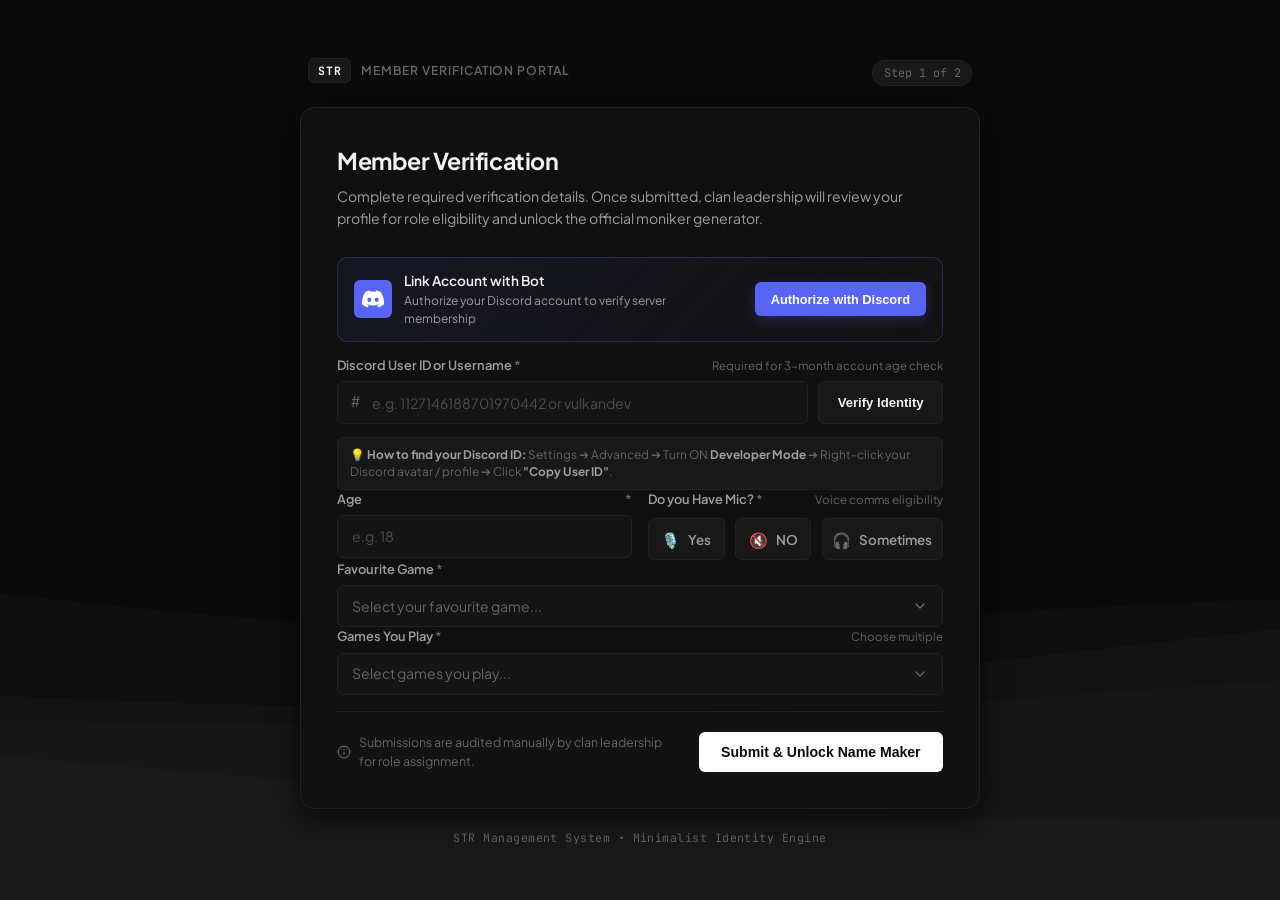
==== index.html @ ea7772dd "Restore OAuth account linking button and shift avatar/name UP onto banner like Discord" ====
<!DOCTYPE html>
<html lang="en">
<head>
  <meta charset="UTF-8" />
  <meta name="viewport" content="width=device-width, initial-scale=1.0" />
  <title>Clan Identity & Verification Portal</title>
  <link rel="preconnect" href="https://fonts.googleapis.com">
  <link rel="preconnect" href="https://fonts.gstatic.com" crossorigin>
  <link href="https://fonts.googleapis.com/css2?family=Plus+Jakarta+Sans:wght@400;500;600;700&family=JetBrains+Mono:wght@400;500;600&display=swap" rel="stylesheet">
  <link rel="stylesheet" href="styles.css" />
</head>
<body>
  <!-- Animated Matte Fluid Background -->
  <canvas id="fluidCanvas"></canvas>

  <div class="app-container">
    <!-- Header -->
    <header class="header">
      <div class="header-brand">
        <span class="brand-badge">STR</span>
        <span class="brand-tag">MEMBER VERIFICATION PORTAL</span>
      </div>
      <div class="header-status">
        <span class="status-pill" id="stepPill">Step 1 of 2</span>
      </div>
    </header>

    <!-- Main Card -->
    <main class="main-card">
      <div class="card-header">
        <h1 class="title" id="pageTitle">Member Verification</h1>
        <p class="subtitle" id="pageSubtitle">Complete required verification details. Once submitted, clan leadership will review your profile for role eligibility and unlock the official moniker generator.</p>
      </div>

      <!-- STEP 1: Verification Intake Form -->
      <section id="stepVerification" class="flow-step">
        <form id="verificationForm" novalidate>
          <!-- OAuth Authorization Box (Link Account with Bot) -->
          <div class="oauth-auth-box">
            <div class="oauth-auth-info">
              <div class="oauth-icon">
                <svg width="22" height="22" viewBox="0 0 24 24" fill="currentColor">
                  <path d="M20.317 4.37a19.791 19.791 0 0 0-4.885-1.515.074.074 0 0 0-.079.037c-.21.375-.444.864-.608 1.25a18.27 18.27 0 0 0-5.487 0 12.64 12.64 0 0 0-.617-1.25.077.077 0 0 0-.079-.037A19.736 19.736 0 0 0 3.677 4.37a.07.07 0 0 0-.032.027C.533 9.046-.32 13.58.099 18.057a.082.082 0 0 0 .031.057 19.9 19.9 0 0 0 5.993 3.03.078.078 0 0 0 .084-.028c.462-.63.874-1.295 1.226-1.994.021-.041.001-.09-.041-.106a13.107 13.107 0 0 1-1.872-.892.077.077 0 0 1-.008-.128 10.2 10.2 0 0 0 .372-.292.074.074 0 0 1 .077-.01c3.928 1.793 8.18 1.793 12.061 0a.074.074 0 0 1 .078.01c.12.098.246.198.373.292a.077.077 0 0 1-.006.127 12.299 12.299 0 0 1-1.873.893.077.077 0 0 0-.041.107c.36.698.772 1.362 1.225 1.993a.076.076 0 0 0 .084.028 19.839 19.839 0 0 0 6.002-3.03.077.077 0 0 0 .032-.054c.5-5.177-.838-9.674-3.549-13.66a.061.061 0 0 0-.031-.028zM8.02 15.33c-1.183 0-2.157-1.085-2.157-2.419 0-1.333.956-2.419 2.157-2.419 1.21 0 2.176 1.096 2.157 2.42 0 1.333-.956 2.418-2.157 2.418zm7.975 0c-1.183 0-2.157-1.085-2.157-2.419 0-1.333.955-2.419 2.157-2.419 1.21 0 2.176 1.096 2.157 2.42 0 1.333-.946 2.418-2.157 2.418z"/>
                </svg>
              </div>
              <div class="oauth-text">
                <span class="oauth-title">Link Account with Bot</span>
                <span class="oauth-desc">Authorize your Discord account to verify server membership</span>
              </div>
            </div>
            <button type="button" id="discordOAuthBtn" class="btn-discord-oauth">
              <span>Authorize with Discord</span>
            </button>
          </div>

          <!-- Discord ID Verification & Legitimacy Gate -->
          <div class="form-group discord-verify-group">
            <label for="discordUserId">
              <span class="label-text">Discord User ID or Username <span class="req">*</span></span>
              <span class="label-hint">Required for 3-month account age check</span>
            </label>
            <div class="discord-input-row">
              <div class="discord-input-wrapper">
                <span class="discord-prefix">#</span>
                <input 
                  type="text" 
                  id="discordUserId" 
                  name="discordUserId" 
                  placeholder="e.g. 1127146188701970442 or vulkandev" 
                  required 
                  autocomplete="off"
                  maxlength="32"
                />
              </div>
              <button type="button" id="verifyDiscordBtn" class="btn-verify-discord">
                <span class="btn-text">Verify Identity</span>
                <span class="btn-loader hidden"></span>
              </button>
            </div>
            <div class="id-helper-box">
              <span class="id-helper-text">💡 <strong>How to find your Discord ID:</strong> Settings ➔ Advanced ➔ Turn ON <strong>Developer Mode</strong> ➔ Right-click your Discord avatar / profile ➔ Click <strong>"Copy User ID"</strong>.</span>
            </div>
            <input type="hidden" id="discordUsername" name="discordUsername" required />
            <input type="hidden" id="discordAuthToken" name="discordAuthToken" />
          </div>

          <!-- Dynamic Discord Profile Card Preview Container -->
          <div id="discordProfileCard" class="discord-profile-card hidden">
            <div class="dcard-banner" id="dcardBanner"></div>
            <div class="dcard-body">
              <div class="dcard-avatar-wrapper">
                <img id="dcardAvatar" class="dcard-avatar" src="" alt="Avatar" />
                <img id="dcardDecoration" class="dcard-decoration hidden" src="" alt="Decoration" />
                <div class="dcard-status-dot online"></div>
              </div>
              <div class="dcard-info">
                <div class="dcard-names">
                  <div class="dcard-names-row">
                    <span id="dcardDisplayName" class="dcard-display-name">Username</span>
                    <span id="dcardPronouns" class="dcard-pronouns hidden"></span>
                  </div>
                  <span id="dcardUsername" class="dcard-username">@username</span>
                </div>
                <div id="dcardPublicBadges" class="dcard-public-badges"></div>
                <div class="dcard-badges-row">
                  <div id="dcardAgeBadge" class="dcard-badge age-badge">
                    <span class="badge-icon">⏳</span>
                    <span id="dcardAgeText" class="badge-text">Calculating...</span>
                  </div>
                  <div id="dcardLegitBadge" class="dcard-badge legit-badge">
                    <span id="dcardLegitIcon" class="badge-icon">🛡️</span>
                    <span id="dcardLegitText" class="badge-text">3+ Months Required</span>
                  </div>
                </div>
              </div>
            </div>
            <div class="dcard-footer">
              <div class="dcard-created-info">
                <span class="footer-label">Account Created:</span>
                <span id="dcardCreatedDate" class="footer-value">-</span>
              </div>
              <div id="dcardEligibilityStatus" class="dcard-eligibility eligible">
                <span class="status-indicator"></span>
                <span id="dcardStatusText">Account Confirmed</span>
              </div>
            </div>
          </div>

          <div class="form-grid-2">
            <div class="form-group">
              <label for="age">Age <span class="req">*</span></label>
              <input 
                type="number" 
                id="age" 
                name="age" 
                min="10" 
                max="99" 
                placeholder="e.g. 18" 
                required 
              />
            </div>

            <!-- Microphone Availability Question -->
            <div class="form-group" id="micWrapper">
              <label>
                <span class="label-text">Do you Have Mic? <span class="req">*</span></span>
                <span class="label-hint">Voice comms eligibility</span>
              </label>
              <div class="mic-options-grid">
                <button type="button" class="mic-option" data-value="Yes">
                  <span class="mic-icon">🎙️</span>
                  <span class="mic-text">Yes</span>
                </button>
                <button type="button" class="mic-option" data-value="NO">
                  <span class="mic-icon">🔇</span>
                  <span class="mic-text">NO</span>
                </button>
                <button type="button" class="mic-option" data-value="Sometimes">
                  <span class="mic-icon">🎧</span>
                  <span class="mic-text">Sometimes</span>
                </button>
              </div>
              <input type="hidden" id="hasMic" name="hasMic" required />
            </div>
          </div>

          <!-- Favourite Game Dropdown -->
          <div class="form-group custom-select-wrapper" id="favGameWrapper">
            <label>
              <span class="label-text">Favourite Game <span class="req">*</span></span>
            </label>
            <div class="custom-select-trigger" id="favGameTrigger" tabindex="0">
              <div class="trigger-selected" id="favGameSelectedDisplay">
                <span class="placeholder-text">Select your favourite game...</span>
              </div>
              <svg class="chevron-icon" width="16" height="16" viewBox="0 0 24 24" fill="none" stroke="currentColor" stroke-width="2" stroke-linecap="round" stroke-linejoin="round">
                <polyline points="6 9 12 15 18 9"></polyline>
              </svg>
            </div>
            <input type="hidden" id="favouriteGame" name="favouriteGame" required />
            
            <div class="custom-dropdown hidden" id="favGameDropdown">
              <div class="dropdown-search-box">
                <svg width="14" height="14" viewBox="0 0 24 24" fill="none" stroke="currentColor" stroke-width="2" stroke-linecap="round" stroke-linejoin="round">
                  <circle cx="11" cy="11" r="8"></circle>
                  <line x1="21" y1="21" x2="16.65" y2="16.65"></line>
                </svg>
                <input type="text" id="favGameSearch" placeholder="Search games..." autocomplete="off" />
              </div>
              <div class="dropdown-list" id="favGameList" role="listbox"></div>
              <div class="custom-input-other hidden" id="favGameOtherContainer">
                <input type="text" id="favGameOtherInput" placeholder="Type custom game title..." />
              </div>
            </div>
          </div>

          <!-- Games You Play Multi-Select Dropdown -->
          <div class="form-group custom-select-wrapper" id="gamesPlayedWrapper">
            <label>
              <span class="label-text">Games You Play <span class="req">*</span></span>
              <span class="label-hint">Choose multiple</span>
            </label>
            <div class="multi-select-trigger" id="gamesPlayedTrigger" tabindex="0">
              <div class="chips-container" id="gamesPlayedChips">
                <span class="placeholder-text" id="gamesPlayedPlaceholder">Select games you play...</span>
              </div>
              <svg class="chevron-icon" width="16" height="16" viewBox="0 0 24 24" fill="none" stroke="currentColor" stroke-width="2" stroke-linecap="round" stroke-linejoin="round">
                <polyline points="6 9 12 15 18 9"></polyline>
              </svg>
            </div>
            <input type="hidden" id="gamesPlayed" name="gamesPlayed" required />

            <div class="custom-dropdown hidden" id="gamesPlayedDropdown">
              <div class="dropdown-search-box">
                <svg width="14" height="14" viewBox="0 0 24 24" fill="none" stroke="currentColor" stroke-width="2" stroke-linecap="round" stroke-linejoin="round">
                  <circle cx="11" cy="11" r="8"></circle>
                  <line x1="21" y1="21" x2="16.65" y2="16.65"></line>
                </svg>
                <input type="text" id="gamesPlayedSearch" placeholder="Search games..." autocomplete="off" />
              </div>
              <div class="dropdown-list" id="gamesPlayedList" role="listbox"></div>
              <div class="custom-input-other" id="gamesPlayedOtherContainer">
                <div class="input-with-action">
                  <input type="text" id="gamesPlayedOtherInput" placeholder="Add custom game..." />
                  <button type="button" id="addCustomGameBtn" class="btn-secondary-sm">+ Add</button>
                </div>
              </div>
            </div>
          </div>

          <div id="statusAlert" class="status-alert hidden" role="alert"></div>

          <div class="card-footer">
            <div class="footer-note">
              <svg width="14" height="14" viewBox="0 0 24 24" fill="none" stroke="currentColor" stroke-width="2" stroke-linecap="round" stroke-linejoin="round">
                <circle cx="12" cy="12" r="10"></circle>
                <line x1="12" y1="16" x2="12" y2="12"></line>
                <line x1="12" y1="8" x2="12.01" y2="8"></line>
              </svg>
              <span>Submissions are audited manually by clan leadership for role assignment.</span>
            </div>

            <button type="submit" id="submitBtn" class="btn-primary">
              <span class="btn-text">Submit & Unlock Name Maker</span>
              <span class="btn-loader hidden"></span>
            </button>
          </div>
        </form>
      </section>

      <!-- STEP 2: Name Maker (Unlocked only after Step 1) -->
      <section id="stepNameMaker" class="flow-step hidden">
        <div class="success-banner">
          <div class="success-icon">✓</div>
          <div class="success-text">
            <strong>Verification Info Transmitted</strong>
            <span>Your application is under review by clan leadership. You may now generate your official clan moniker.</span>
          </div>
        </div>

        <div class="section-block">
          <div class="generator-grid">
            <div class="form-group">
              <label for="clanNameInput">
                1. Type Desired Clan Name <span class="req">*</span>
                <span class="label-hint">e.g. "strikers" or "dark wave"</span>
              </label>
              <input 
                type="text" 
                id="clanNameInput" 
                name="clanNameInput" 
                placeholder="Type your clan name here..." 
                autocomplete="off"
                maxlength="24"
              />
            </div>

            <div class="form-group output-group">
              <label>Generated Clan Moniker Preview</label>
              <div class="output-container">
                <div class="formatted-output" id="formattedOutput" aria-live="polite">
                  <span class="placeholder-text">Type your name above to see live preview</span>
                </div>
                <button type="button" id="copyBtn" class="btn-copy" title="Copy to clipboard" disabled>
                  <svg id="copyIcon" width="16" height="16" viewBox="0 0 24 24" fill="none" stroke="currentColor" stroke-width="2" stroke-linecap="round" stroke-linejoin="round">
                    <rect x="9" y="9" width="13" height="13" rx="2" ry="2"></rect>
                    <path d="M5 15H4a2 2 0 0 1-2-2V4a2 2 0 0 1 2-2h9a2 2 0 0 1 2 2v1"></path>
                  </svg>
                  <span id="copyBtnText">Copy</span>
                </button>
              </div>
            </div>
          </div>

          <!-- Moniker Typography Variant Selection -->
          <div class="form-group style-picker-group" style="margin-top: 1.5rem;">
            <label>
              <span class="label-text">2. Choose Typography Variant <span class="req">*</span></span>
              <span class="label-hint">Select a font variant below to change style live</span>
            </label>
            <div class="style-cards-grid" style="grid-template-columns: repeat(auto-fit, minmax(200px, 1fr));">
              <div class="style-option active" data-style="small_caps" id="styleOptSmall" role="button" tabindex="0" aria-label="Variant 1: Small Caps">
                <div class="style-option-radio">
                  <span class="radio-dot"></span>
                </div>
                <div class="style-option-content">
                  <div class="style-option-header">
                    <span class="style-title">Variant 1</span>
                    <span class="style-badge">Small Caps</span>
                  </div>
                  <div class="style-preview-text" id="previewSmallCaps">-͟͟͞ 𝐒𝐓𝐑 乂【sᴛʀɪᴋᴇʀs】</div>
                </div>
              </div>

              <div class="style-option" data-style="clean_bold" id="styleOptClean" role="button" tabindex="0" aria-label="Variant 2: Clean Spaced">
                <div class="style-option-radio">
                  <span class="radio-dot"></span>
                </div>
                <div class="style-option-content">
                  <div class="style-option-header">
                    <span class="style-title">Variant 2</span>
                    <span class="style-badge">Clean Spaced</span>
                  </div>
                  <div class="style-preview-text" id="previewCleanBold">-͟͟͞ 𝐒𝐓𝐑 乂【𝗦 𝗧 𝗥 𝗜 𝗞 𝗘 𝗥 𝗦】</div>
                </div>
              </div>
            </div>
          </div>

          <div style="margin-top: 1.5rem; text-align: center;">
            <button type="button" id="generateNameBtn" class="btn-primary" style="padding: 0.8rem 2rem; font-size: 1rem;">
              Confirm & Lock Moniker
            </button>
          </div>
        </div>

        <div id="monikerAlert" class="status-alert hidden" role="alert"></div>

        <!-- Lockout Notice (Appears after generating) -->
        <div id="lockoutNotice" class="lockout-notice hidden">
          <div class="lockout-header">
            <svg width="16" height="16" viewBox="0 0 24 24" fill="none" stroke="currentColor" stroke-width="2" stroke-linecap="round" stroke-linejoin="round">
              <rect x="3" y="11" width="18" height="11" rx="2" ry="2"></rect>
              <path d="M7 11V7a5 5 0 0 1 10 0v4"></path>
            </svg>
            <strong>Moniker Permanently Locked</strong>
          </div>
          <p>Your official moniker has been recorded with clan leadership. Under STR rules, names are locked to prevent duplicates. You can change it again in 30 days.</p>
        </div>

      </section>
    </main>

    <footer class="portal-footer">
      <span>STR Management System &bull; Minimalist Identity Engine</span>
    </footer>
  </div>

  <!-- Double Check Confirmation Modal (Root body child for proper viewport centering) -->
  <div id="confirmModal" class="modal-overlay hidden" role="dialog" aria-modal="true">
    <div class="modal-card">
      <div class="modal-badge">SECURITY NOTICE</div>
      <h3 class="modal-title">Double Check Your Username</h3>
      <p class="modal-desc">
        Double check your <strong>Username</strong> and <strong>Display Name</strong>. You can only change it in 30 days.
      </p>
      <div class="modal-info-box">
        <div class="modal-info-row">
          <span class="info-label">Discord Username:</span>
          <span class="info-val" id="modalConfirmUsername">@username</span>
        </div>
        <div class="modal-info-row">
          <span class="info-label">Chosen Moniker:</span>
          <span class="info-val mono" id="modalConfirmMoniker">-͟͟͞ 𝐒𝐓𝐑 乂【...】</span>
        </div>
      </div>
      <div class="modal-warning">
        <svg width="14" height="14" viewBox="0 0 24 24" fill="none" stroke="currentColor" stroke-width="2" stroke-linecap="round" stroke-linejoin="round">
          <circle cx="12" cy="12" r="10"></circle>
          <line x1="12" y1="8" x2="12" y2="12"></line>
          <line x1="12" y1="16" x2="12.01" y2="16"></line>
        </svg>
        <span>Double check your username and display name. You can change it in 30 days.</span>
      </div>
      <div class="modal-actions">
        <button type="button" id="cancelConfirmBtn" class="btn-ghost-sm">Go Back</button>
        <button type="button" id="proceedConfirmBtn" class="btn-primary-sm">
          <span>Confirm & Lock In</span>
          <span class="btn-loader-sec hidden"></span>
        </button>
      </div>
    </div>
  </div>

  <script src="config.js"></script>
  <script src="games.js"></script>
  <script src="fluid.js"></script>
  <script src="script.js"></script>
</body>
</html>
---- styles.css ----
/* ==========================================================================
   MATTE NEAR-BLACK MINIMAL PROFESSIONAL DESIGN SYSTEM
   100% Achromatic Neutral (R=G=B). Absolutely Zero Blue or Cyan Hue.
   ========================================================================== */

:root {
  --bg-primary: #0a0a0a;
  --bg-card: #121212;
  --bg-surface: #181818;
  --bg-input: #141414;
  --bg-hover: #202020;
  
  --border-subtle: #222222;
  --border-focus: #444444;
  --border-strong: #303030;

  --text-primary: #f2f2f2;
  --text-secondary: #9e9e9e;
  --text-muted: #666666;
  --text-inverse: #0a0a0a;

  --accent-primary: #ffffff;
  --accent-muted: #cccccc;
  
  --status-success: #34d399;
  --status-success-bg: #121714;
  --status-success-border: #1e3325;

  --status-error: #f87171;
  --status-error-bg: #1a1212;
  --status-error-border: #3b2020;

  --font-sans: 'Plus Jakarta Sans', -apple-system, BlinkMacSystemFont, "Segoe UI", Roboto, sans-serif;
  --font-mono: 'JetBrains Mono', SFMono-Regular, Menlo, Monaco, Consolas, monospace;

  --radius-sm: 6px;
  --radius-md: 10px;
  --radius-lg: 14px;

  --transition-fast: 0.15s ease;
}

*, *::before, *::after {
  box-sizing: border-box;
  margin: 0;
  padding: 0;
}

body {
  font-family: var(--font-sans);
  background-color: var(--bg-primary);
  color: var(--text-primary);
  line-height: 1.5;
  -webkit-font-smoothing: antialiased;
  -moz-osx-font-smoothing: grayscale;
  min-height: 100vh;
  width: 100%;
  display: flex;
  flex-direction: column;
  justify-content: center;
  align-items: center;
  padding: 2.5rem 1rem;
  margin: 0 auto;
}

/* Fluid Canvas Background */
#fluidCanvas {
  position: fixed;
  top: 0;
  left: 0;
  width: 100vw;
  height: 100vh;
  z-index: 0;
  pointer-events: none;
  background-color: #0a0a0a;
}

/* App Container */
.app-container {
  position: relative;
  z-index: 1;
  width: 100%;
  max-width: 680px;
  margin: 0 auto;
  display: flex;
  flex-direction: column;
  gap: 1.25rem;
}

/* Header */
.header {
  display: flex;
  align-items: center;
  justify-content: space-between;
  padding: 0.25rem 0.5rem;
}

.header-brand {
  display: flex;
  align-items: center;
  gap: 0.6rem;
}

.brand-badge {
  font-size: 0.72rem;
  font-family: var(--font-mono);
  font-weight: 700;
  letter-spacing: 0.08em;
  background-color: var(--bg-surface);
  color: var(--text-primary);
  border: 1px solid var(--border-subtle);
  padding: 0.2rem 0.55rem;
  border-radius: var(--radius-sm);
}

.brand-tag {
  font-size: 0.76rem;
  font-weight: 600;
  letter-spacing: 0.08em;
  color: var(--text-muted);
}

.status-pill {
  font-size: 0.74rem;
  font-family: var(--font-mono);
  color: var(--text-muted);
  border: 1px solid var(--border-subtle);
  background-color: var(--bg-surface);
  padding: 0.25rem 0.65rem;
  border-radius: 9999px;
  transition: all var(--transition-fast);
}

.status-pill.active {
  color: var(--status-success);
  border-color: var(--status-success-border);
  background-color: var(--status-success-bg);
}

/* Main Card */
.main-card {
  background-color: rgba(18, 18, 18, 0.85);
  backdrop-filter: blur(16px);
  -webkit-backdrop-filter: blur(16px);
  border: 1px solid var(--border-subtle);
  border-radius: var(--radius-lg);
  padding: 2.25rem;
  box-shadow: 0 10px 30px rgba(0, 0, 0, 0.6);
}

.card-header {
  margin-bottom: 1.75rem;
}

.title {
  font-size: 1.45rem;
  font-weight: 700;
  color: var(--text-primary);
  letter-spacing: -0.02em;
  margin-bottom: 0.45rem;
}

.subtitle {
  font-size: 0.88rem;
  color: var(--text-secondary);
  line-height: 1.5;
}

/* Steps Flow */
.flow-step {
  display: flex;
  flex-direction: column;
  gap: 1.25rem;
}

.flow-step.hidden {
  display: none !important;
}

/* Success Banner */
.success-banner {
  display: flex;
  align-items: flex-start;
  gap: 0.85rem;
  background-color: var(--status-success-bg);
  border: 1px solid var(--status-success-border);
  border-radius: var(--radius-md);
  padding: 1rem 1.15rem;
  margin-bottom: 0.5rem;
}

.success-icon {
  width: 22px;
  height: 22px;
  border-radius: 50%;
  background-color: var(--status-success);
  color: var(--bg-primary);
  display: flex;
  align-items: center;
  justify-content: center;
  font-size: 0.8rem;
  font-weight: 700;
  flex-shrink: 0;
  margin-top: 1px;
}

.success-text {
  display: flex;
  flex-direction: column;
  gap: 0.2rem;
  font-size: 0.84rem;
}

.success-text strong {
  color: var(--text-primary);
  font-weight: 600;
}

.success-text span {
  color: var(--text-secondary);
  line-height: 1.4;
}

/* Form Layout */
.form-grid-2 {
  display: grid;
  grid-template-columns: 1fr 1fr;
  gap: 1rem;
}

.form-group {
  display: flex;
  flex-direction: column;
  gap: 0.4rem;
}

label {
  font-size: 0.8rem;
  font-weight: 600;
  color: var(--text-secondary);
  display: flex;
  align-items: center;
  justify-content: space-between;
}

.label-hint {
  font-size: 0.72rem;
  font-weight: 400;
  color: var(--text-muted);
}

.req {
  color: var(--text-muted);
}

input[type="text"],
input[type="number"] {
  width: 100%;
  background-color: var(--bg-input);
  border: 1px solid var(--border-subtle);
  border-radius: var(--radius-sm);
  color: var(--text-primary);
  font-family: inherit;
  font-size: 0.88rem;
  padding: 0.7rem 0.85rem;
  outline: none;
  transition: border-color var(--transition-fast), background-color var(--transition-fast);
}

input[type="text"]:focus,
input[type="number"]:focus {
  border-color: var(--border-focus);
  background-color: var(--bg-surface);
}

input::placeholder {
  color: var(--text-muted);
  opacity: 0.7;
}

/* Microphone Option Buttons */
.mic-options-grid {
  display: grid;
  grid-template-columns: repeat(3, 1fr);
  gap: 0.65rem;
  margin-top: 0.2rem;
}

.mic-option {
  background-color: var(--bg-surface);
  border: 1px solid var(--border-subtle);
  border-radius: var(--radius-sm);
  padding: 0.7rem 0.6rem;
  cursor: pointer;
  display: flex;
  align-items: center;
  justify-content: center;
  gap: 0.5rem;
  font-family: var(--font-sans);
  font-size: 0.84rem;
  font-weight: 600;
  color: var(--text-secondary);
  transition: all var(--transition-fast);
  user-select: none;
}

.mic-option:hover {
  background-color: var(--bg-hover);
  border-color: var(--border-strong);
  color: var(--text-primary);
}

.mic-option:focus-visible {
  outline: 2px solid var(--text-primary);
  outline-offset: 1px;
}

.mic-option.active {
  background-color: #1a1a1a;
  border-color: #4a4a4a;
  color: var(--text-primary);
  box-shadow: 0 0 0 1px #4a4a4a, 0 4px 12px rgba(0, 0, 0, 0.35);
}

.mic-option .mic-icon {
  font-size: 0.95rem;
  line-height: 1;
}

@media (max-width: 480px) {
  .mic-options-grid {
    gap: 0.45rem;
  }
  .mic-option {
    padding: 0.65rem 0.35rem;
    font-size: 0.78rem;
    gap: 0.35rem;
  }
}

/* Custom Dropdown & Select System */
.custom-select-wrapper {
  position: relative;
}

.custom-select-trigger,
.multi-select-trigger {
  width: 100%;
  min-height: 42px;
  background-color: var(--bg-input);
  border: 1px solid var(--border-subtle);
  border-radius: var(--radius-sm);
  color: var(--text-primary);
  font-size: 0.88rem;
  padding: 0.5rem 0.85rem;
  display: flex;
  align-items: center;
  justify-content: space-between;
  cursor: pointer;
  user-select: none;
  transition: border-color var(--transition-fast), background-color var(--transition-fast);
}

.custom-select-trigger:focus,
.custom-select-trigger.active,
.multi-select-trigger:focus,
.multi-select-trigger.active {
  border-color: var(--border-focus);
  background-color: var(--bg-surface);
  outline: none;
}

.trigger-selected {
  display: flex;
  align-items: center;
  gap: 0.65rem;
  overflow: hidden;
  text-overflow: ellipsis;
  white-space: nowrap;
}

.selected-game-logo {
  width: 18px;
  height: 18px;
  object-fit: contain;
  flex-shrink: 0;
  border-radius: 3px;
}

.chevron-icon {
  color: var(--text-muted);
  flex-shrink: 0;
  transition: transform var(--transition-fast);
}

.custom-select-trigger.active .chevron-icon,
.multi-select-trigger.active .chevron-icon {
  transform: rotate(180deg);
}

/* Chips in Multi-select */
.chips-container {
  display: flex;
  flex-wrap: wrap;
  align-items: center;
  gap: 0.4rem;
  flex: 1;
  min-height: 24px;
}

.game-chip {
  display: inline-flex;
  align-items: center;
  gap: 0.45rem;
  background-color: var(--bg-surface);
  border: 1px solid var(--border-strong);
  color: var(--text-primary);
  font-size: 0.76rem;
  font-weight: 500;
  padding: 0.2rem 0.5rem;
  border-radius: var(--radius-sm);
}

.chip-logo {
  width: 14px;
  height: 14px;
  object-fit: contain;
  border-radius: 2px;
}

.chip-remove {
  background: none;
  border: none;
  color: var(--text-muted);
  cursor: pointer;
  padding: 0;
  margin-left: 0.15rem;
  font-size: 0.85rem;
  line-height: 1;
  display: flex;
  align-items: center;
  justify-content: center;
  transition: color var(--transition-fast);
}

.chip-remove:hover {
  color: var(--status-error);
}

/* Dropdown Menu Panel */
.custom-dropdown {
  position: absolute;
  top: calc(100% + 6px);
  left: 0;
  right: 0;
  z-index: 50;
  background-color: #141414;
  border: 1px solid var(--border-strong);
  border-radius: var(--radius-md);
  box-shadow: 0 12px 32px rgba(0, 0, 0, 0.7);
  display: flex;
  flex-direction: column;
  max-height: 280px;
  overflow: hidden;
  animation: dropdownFadeIn 0.15s ease;
}

.custom-dropdown.hidden {
  display: none !important;
}

@keyframes dropdownFadeIn {
  from { opacity: 0; transform: translateY(-4px); }
  to { opacity: 1; transform: translateY(0); }
}

.dropdown-search-box {
  display: flex;
  align-items: center;
  gap: 0.5rem;
  padding: 0.65rem 0.85rem;
  border-bottom: 1px solid var(--border-subtle);
  background-color: #111111;
}

.dropdown-search-box svg {
  color: var(--text-muted);
  flex-shrink: 0;
}

.dropdown-search-box input {
  background: transparent;
  border: none;
  color: var(--text-primary);
  font-size: 0.84rem;
  outline: none;
  width: 100%;
}

.dropdown-search-box input::placeholder {
  color: var(--text-muted);
}

.dropdown-list {
  overflow-y: auto;
  padding: 0.35rem;
  display: flex;
  flex-direction: column;
  gap: 0.2rem;
  max-height: 190px;
}

.dropdown-list::-webkit-scrollbar {
  width: 5px;
}

.dropdown-list::-webkit-scrollbar-thumb {
  background: var(--border-strong);
  border-radius: 4px;
}

.dropdown-item {
  display: flex;
  align-items: center;
  justify-content: space-between;
  padding: 0.5rem 0.65rem;
  border-radius: var(--radius-sm);
  color: var(--text-primary);
  font-size: 0.84rem;
  cursor: pointer;
  transition: background-color var(--transition-fast);
}

.dropdown-item:hover,
.dropdown-item.focused {
  background-color: var(--bg-hover);
}

.dropdown-item.selected {
  background-color: #1a1a1a;
  color: var(--accent-primary);
}

.item-left {
  display: flex;
  align-items: center;
  gap: 0.65rem;
}

.item-logo {
  width: 18px;
  height: 18px;
  object-fit: contain;
  border-radius: 3px;
  flex-shrink: 0;
}

.item-check {
  color: var(--status-success);
  font-size: 0.85rem;
  font-weight: 700;
}

/* Custom Other Input */
.custom-input-other {
  padding: 0.5rem 0.75rem;
  border-top: 1px solid var(--border-subtle);
  background-color: #111111;
}

.custom-input-other.hidden {
  display: none !important;
}

.btn-secondary-sm {
  background-color: var(--bg-surface);
  color: var(--text-primary);
  border: 1px solid var(--border-subtle);
  border-radius: var(--radius-sm);
  padding: 0.45rem 0.75rem;
  font-size: 0.76rem;
  font-weight: 600;
  cursor: pointer;
  white-space: nowrap;
  transition: all var(--transition-fast);
}

.btn-secondary-sm:hover {
  background-color: var(--bg-hover);
  border-color: var(--border-strong);
}

/* Generator Section */
.section-block {
  display: flex;
  flex-direction: column;
  gap: 1.25rem;
}

/* Moniker Typography Variant Selection */
.style-picker-group {
  margin-bottom: 0.25rem;
}

.style-cards-grid {
  display: grid;
  grid-template-columns: 1fr 1fr;
  gap: 0.75rem;
  margin-top: 0.4rem;
}

@media (max-width: 540px) {
  .style-cards-grid {
    grid-template-columns: 1fr;
  }
}

.style-option {
  background-color: var(--bg-surface);
  border: 1px solid var(--border-subtle);
  border-radius: var(--radius-sm);
  padding: 0.85rem 1rem;
  cursor: pointer;
  display: flex;
  align-items: flex-start;
  gap: 0.75rem;
  transition: all var(--transition-fast);
  user-select: none;
  text-align: left;
  position: relative;
}

.style-option:hover:not(.disabled) {
  background-color: var(--bg-hover);
  border-color: var(--border-strong);
}

.style-option:focus-visible {
  outline: 2px solid var(--text-primary);
  outline-offset: 1px;
}

.style-option.active {
  background-color: #1a1a1a;
  border-color: #4a4a4a;
  box-shadow: 0 0 0 1px #4a4a4a, 0 4px 12px rgba(0, 0, 0, 0.4);
}

.style-option.disabled {
  opacity: 0.45;
  cursor: not-allowed;
  pointer-events: none;
}

.style-option-radio {
  margin-top: 2px;
  width: 16px;
  height: 16px;
  border-radius: 50%;
  border: 1.5px solid var(--border-strong);
  display: flex;
  align-items: center;
  justify-content: center;
  flex-shrink: 0;
  transition: all var(--transition-fast);
}

.style-option.active .style-option-radio {
  border-color: var(--text-primary);
}

.style-option.active .radio-dot {
  width: 8px;
  height: 8px;
  border-radius: 50%;
  background-color: var(--text-primary);
}

.style-option-content {
  display: flex;
  flex-direction: column;
  gap: 0.35rem;
  min-width: 0;
  flex: 1;
}

.style-option-header {
  display: flex;
  align-items: center;
  justify-content: space-between;
  gap: 0.5rem;
}

.style-title {
  font-size: 0.82rem;
  font-weight: 600;
  color: var(--text-primary);
}

.style-badge {
  font-size: 0.65rem;
  font-family: var(--font-mono);
  font-weight: 600;
  letter-spacing: 0.04em;
  background-color: var(--bg-card);
  color: var(--text-muted);
  border: 1px solid var(--border-subtle);
  border-radius: 3px;
  padding: 0.1rem 0.4rem;
  text-transform: uppercase;
}

.style-option.active .style-badge {
  color: var(--text-secondary);
  border-color: var(--border-strong);
}

.style-preview-text {
  font-family: var(--font-mono);
  font-size: 0.85rem;
  color: var(--text-secondary);
  white-space: nowrap;
  overflow: hidden;
  text-overflow: ellipsis;
  padding: 0.2rem 0;
}

.style-option.active .style-preview-text {
  color: var(--accent-primary);
  font-weight: 600;
}

.generator-grid {
  display: grid;
  grid-template-columns: 1fr 1fr;
  gap: 1rem;
}

.output-group {
  min-width: 0;
}

.output-container {
  display: flex;
  align-items: center;
  background-color: var(--bg-surface);
  border: 1px solid var(--border-strong);
  border-radius: var(--radius-sm);
  padding: 0.35rem 0.4rem 0.35rem 0.85rem;
  min-height: 42px;
  gap: 0.5rem;
}

.formatted-output {
  flex: 1;
  font-family: var(--font-mono);
  font-size: 0.88rem;
  font-weight: 500;
  color: var(--accent-primary);
  white-space: nowrap;
  overflow-x: auto;
  scrollbar-width: none;
}

.formatted-output::-webkit-scrollbar {
  display: none;
}

.placeholder-text {
  color: var(--text-muted);
  font-weight: 400;
}

.btn-copy {
  background-color: var(--bg-card);
  color: var(--text-secondary);
  border: 1px solid var(--border-subtle);
  border-radius: 4px;
  padding: 0.4rem 0.65rem;
  font-size: 0.75rem;
  font-weight: 600;
  cursor: pointer;
  display: flex;
  align-items: center;
  gap: 0.35rem;
  flex-shrink: 0;
  transition: all var(--transition-fast);
}

.btn-copy:hover:not(:disabled) {
  background-color: var(--bg-hover);
  color: var(--text-primary);
  border-color: var(--border-strong);
}

.btn-copy:disabled {
  opacity: 0.4;
  cursor: not-allowed;
}

.btn-copy.copied {
  background-color: var(--status-success-bg);
  border-color: var(--status-success-border);
  color: var(--status-success);
}

.btn-primary-sm {
  background-color: var(--accent-primary);
  color: var(--text-inverse);
  border: none;
  border-radius: var(--radius-sm);
  padding: 0.55rem 1rem;
  font-size: 0.8rem;
  font-weight: 600;
  cursor: pointer;
  display: inline-flex;
  align-items: center;
  justify-content: center;
  gap: 0.45rem;
  transition: opacity var(--transition-fast);
  white-space: nowrap;
}

.btn-primary-sm:hover:not(:disabled) {
  opacity: 0.9;
}

.btn-primary-sm:disabled {
  opacity: 0.4;
  cursor: not-allowed;
}

/* Lockout Notice */
.lockout-notice {
  margin-top: 1.25rem;
  background-color: var(--bg-surface);
  border: 1px solid var(--border-strong);
  border-radius: var(--radius-md);
  padding: 1rem 1.15rem;
  display: flex;
  flex-direction: column;
  gap: 0.35rem;
  font-size: 0.82rem;
}

.lockout-header {
  display: flex;
  align-items: center;
  gap: 0.5rem;
  color: var(--status-success);
  font-weight: 600;
}

.lockout-notice p {
  color: var(--text-secondary);
  line-height: 1.45;
}

/* Modal Overlay & Card */
.modal-overlay {
  position: fixed;
  top: 0;
  left: 0;
  width: 100vw;
  height: 100vh;
  z-index: 999;
  background-color: rgba(0, 0, 0, 0.75);
  backdrop-filter: blur(8px);
  -webkit-backdrop-filter: blur(8px);
  display: flex;
  align-items: center;
  justify-content: center;
  padding: 1.25rem;
  animation: modalFadeIn 0.2s ease;
}

.modal-overlay.hidden {
  display: none !important;
}

@keyframes modalFadeIn {
  from { opacity: 0; transform: scale(0.97); }
  to { opacity: 1; transform: scale(1); }
}

.modal-card {
  background-color: #121212;
  border: 1px solid var(--border-strong);
  border-radius: var(--radius-lg);
  padding: 2rem;
  width: 100%;
  max-width: 480px;
  box-shadow: 0 20px 50px rgba(0, 0, 0, 0.9);
  display: flex;
  flex-direction: column;
  gap: 1rem;
}

.modal-badge {
  font-family: var(--font-mono);
  font-size: 0.68rem;
  font-weight: 700;
  letter-spacing: 0.08em;
  background-color: #1a1a1a;
  color: var(--text-muted);
  border: 1px solid var(--border-subtle);
  padding: 0.2rem 0.5rem;
  border-radius: 4px;
  align-self: flex-start;
}

.modal-title {
  font-size: 1.25rem;
  font-weight: 700;
  color: var(--text-primary);
  letter-spacing: -0.01em;
}

.modal-desc {
  font-size: 0.85rem;
  color: var(--text-secondary);
  line-height: 1.5;
}

.modal-desc strong {
  color: var(--text-primary);
}

.modal-info-box {
  background-color: #181818;
  border: 1px solid var(--border-subtle);
  border-radius: var(--radius-sm);
  padding: 0.85rem 1rem;
  display: flex;
  flex-direction: column;
  gap: 0.5rem;
}

.modal-info-row {
  display: flex;
  align-items: center;
  justify-content: space-between;
  font-size: 0.82rem;
  gap: 1rem;
}

.info-label {
  color: var(--text-muted);
  font-weight: 500;
}

.info-val {
  color: var(--text-primary);
  font-weight: 600;
  text-align: right;
  word-break: break-all;
}

.info-val.mono {
  font-family: var(--font-mono);
  color: var(--accent-primary);
}

.modal-warning {
  display: flex;
  align-items: center;
  gap: 0.5rem;
  font-size: 0.78rem;
  color: #fbbf24;
  background-color: rgba(251, 191, 36, 0.08);
  border: 1px solid rgba(251, 191, 36, 0.2);
  padding: 0.6rem 0.85rem;
  border-radius: var(--radius-sm);
}

.modal-warning svg {
  flex-shrink: 0;
}

.modal-actions {
  display: flex;
  align-items: center;
  justify-content: flex-end;
  gap: 0.75rem;
  margin-top: 0.5rem;
}

/* Secondary Action Button */
.btn-secondary {
  background-color: var(--bg-surface);
  color: var(--text-secondary);
  border: 1px solid var(--border-subtle);
  border-radius: var(--radius-sm);
  padding: 0.65rem 1rem;
  font-size: 0.82rem;
  font-weight: 600;
  cursor: pointer;
  display: inline-flex;
  align-items: center;
  gap: 0.5rem;
  transition: all var(--transition-fast);
}

.btn-secondary:hover {
  background-color: var(--bg-hover);
  color: var(--text-primary);
  border-color: var(--border-strong);
}

.btn-secondary:disabled {
  opacity: 0.6;
  cursor: not-allowed;
}

/* Status Alert */
.status-alert {
  padding: 0.85rem 1.1rem;
  border-radius: var(--radius-sm);
  font-size: 0.84rem;
  line-height: 1.4;
  border: 1px solid transparent;
}

.status-alert.hidden {
  display: none;
}

.status-alert.success {
  background-color: var(--status-success-bg);
  border-color: var(--status-success-border);
  color: var(--status-success);
}

.status-alert.error {
  background-color: var(--status-error-bg);
  border-color: var(--status-error-border);
  color: var(--status-error);
}

/* Card Footer */
.card-footer {
  margin-top: 1rem;
  display: flex;
  align-items: center;
  justify-content: space-between;
  gap: 1.5rem;
  padding-top: 1.25rem;
  border-top: 1px solid var(--border-subtle);
}

.name-maker-footer {
  margin-top: 0.5rem;
}

.footer-note {
  display: flex;
  align-items: center;
  gap: 0.5rem;
  font-size: 0.78rem;
  color: var(--text-muted);
}

.footer-note svg {
  flex-shrink: 0;
}

.btn-primary {
  background-color: var(--accent-primary);
  color: var(--text-inverse);
  border: none;
  border-radius: var(--radius-sm);
  padding: 0.75rem 1.4rem;
  font-size: 0.88rem;
  font-weight: 600;
  cursor: pointer;
  display: inline-flex;
  align-items: center;
  justify-content: center;
  gap: 0.5rem;
  transition: opacity var(--transition-fast), transform var(--transition-fast);
  white-space: nowrap;
}

.btn-primary:hover {
  opacity: 0.9;
}

.btn-primary:active {
  transform: translateY(1px);
}

.btn-primary:disabled {
  opacity: 0.5;
  cursor: not-allowed;
}

/* Loaders */
.btn-loader, .btn-loader-sec {
  width: 14px;
  height: 14px;
  border: 2px solid rgba(0, 0, 0, 0.2);
  border-top-color: #000000;
  border-radius: 50%;
  animation: spin 0.6s linear infinite;
}

.btn-loader-sec {
  border: 2px solid rgba(255, 255, 255, 0.2);
  border-top-color: #ffffff;
}

.btn-loader.hidden, .btn-loader-sec.hidden {
  display: none;
}

@keyframes spin {
  to { transform: rotate(360deg); }
}

/* Footer */
.portal-footer {
  text-align: center;
  font-size: 0.72rem;
  color: var(--text-muted);
  font-family: var(--font-mono);
  letter-spacing: 0.04em;
}

/* Responsive */
@media (max-width: 640px) {
  body {
    padding: 1.25rem 0.75rem;
  }

  .main-card {
    padding: 1.5rem 1.25rem;
  }

  .generator-grid,
  .form-grid-2 {
    grid-template-columns: 1fr;
  }

  .card-footer {
    flex-direction: column-reverse;
    align-items: stretch;
    gap: 1rem;
  }

  .btn-primary, .btn-secondary {
    width: 100%;
    justify-content: center;
  }
}

/* ==========================================================================
   DISCORD PROFILE CARD & USER ID VERIFICATION SYSTEM
   ========================================================================== */

.oauth-auth-box {
  display: flex;
  align-items: center;
  justify-content: space-between;
  gap: 1rem;
  background: linear-gradient(135deg, rgba(88, 101, 242, 0.08) 0%, rgba(20, 20, 20, 0.8) 100%);
  border: 1px solid rgba(88, 101, 242, 0.25);
  border-radius: var(--radius-md);
  padding: 0.85rem 1rem;
  margin-bottom: 0.85rem;
}

.oauth-auth-info {
  display: flex;
  align-items: center;
  gap: 0.75rem;
}

.oauth-icon {
  width: 38px;
  height: 38px;
  border-radius: var(--radius-sm);
  background-color: #5865F2;
  color: #ffffff;
  display: flex;
  align-items: center;
  justify-content: center;
  flex-shrink: 0;
}

.oauth-text {
  display: flex;
  flex-direction: column;
}

.oauth-title {
  font-size: 0.85rem;
  font-weight: 600;
  color: var(--text-primary);
}

.oauth-desc {
  font-size: 0.75rem;
  color: var(--text-secondary);
}

.btn-discord-oauth {
  background-color: #5865F2;
  color: #ffffff;
  border: none;
  border-radius: var(--radius-sm);
  padding: 0.6rem 1rem;
  font-size: 0.8rem;
  font-weight: 600;
  cursor: pointer;
  white-space: nowrap;
  display: flex;
  align-items: center;
  gap: 0.5rem;
  transition: all var(--transition-fast);
  box-shadow: 0 4px 12px rgba(88, 101, 242, 0.25);
}

.btn-discord-oauth:hover {
  background-color: #4752c4;
  transform: translateY(-1px);
  box-shadow: 0 6px 16px rgba(88, 101, 242, 0.35);
}

.btn-discord-oauth.authorized {
  background-color: #10b981;
  box-shadow: 0 4px 12px rgba(16, 185, 129, 0.25);
}

.discord-input-row {
  display: flex;
  gap: 0.65rem;
  align-items: stretch;
}

.discord-input-wrapper {
  position: relative;
  flex: 1;
  display: flex;
  align-items: center;
}

.discord-prefix {
  position: absolute;
  left: 0.85rem;
  color: var(--text-muted);
  font-family: var(--font-mono);
  font-size: 0.95rem;
  pointer-events: none;
}

.discord-input-wrapper input {
  width: 100%;
  padding-left: 2.1rem;
}

.btn-verify-discord {
  background-color: var(--bg-surface);
  color: var(--text-primary);
  border: 1px solid var(--border-subtle);
  border-radius: var(--radius-sm);
  padding: 0.65rem 1.15rem;
  font-size: 0.82rem;
  font-weight: 600;
  cursor: pointer;
  white-space: nowrap;
  display: flex;
  align-items: center;
  gap: 0.5rem;
  transition: all var(--transition-fast);
}

.btn-verify-discord:hover {
  background-color: var(--bg-hover);
  border-color: var(--border-focus);
}

.btn-verify-discord:disabled {
  opacity: 0.5;
  cursor: not-allowed;
}

/* Discord Profile Card */
.discord-profile-card {
  position: relative;
  background-color: #111214;
  border: 1px solid #232428;
  border-radius: var(--radius-md);
  overflow: hidden;
  margin-bottom: 0.5rem;
  box-shadow: 0 8px 24px rgba(0, 0, 0, 0.4);
  transition: all var(--transition-fast);
}

.discord-profile-card.hidden {
  display: none !important;
}

.discord-profile-card.ineligible {
  border-color: rgba(248, 113, 113, 0.4);
}

.discord-profile-card.eligible {
  border-color: rgba(52, 211, 153, 0.4);
}

.dcard-banner {
  height: 125px;
  background: linear-gradient(135deg, #1e1f22 0%, #2b2d31 100%);
  background-size: cover;
  background-position: center center;
  background-repeat: no-repeat;
}

.dcard-body {
  padding: 0 1.15rem 0.85rem;
  position: relative;
  display: flex;
  align-items: flex-start;
  gap: 1rem;
}

.dcard-avatar-wrapper {
  position: relative;
  margin-top: -52px;
  width: 82px;
  height: 82px;
  border-radius: 50%;
  background-color: #111214;
  padding: 4px;
  flex-shrink: 0;
  z-index: 5;
}

.dcard-avatar {
  width: 100%;
  height: 100%;
  border-radius: 50%;
  object-fit: cover;
  background-color: #1e1f22;
}

.dcard-decoration {
  position: absolute;
  top: -8px;
  left: -8px;
  width: 98px;
  height: 98px;
  pointer-events: none;
  z-index: 6;
}

.dcard-status-dot {
  position: absolute;
  bottom: 2px;
  right: 2px;
  width: 16px;
  height: 16px;
  border-radius: 50%;
  background-color: #23a55a;
  border: 3px solid #111214;
  z-index: 7;
}

.dcard-info {
  flex: 1;
  display: flex;
  flex-direction: column;
  gap: 0.35rem;
  padding-top: 0.4rem;
  margin-top: -12px;
}

.id-helper-box {
  margin-top: 0.45rem;
  padding: 0.5rem 0.75rem;
  background-color: var(--bg-surface);
  border: 1px solid var(--border-subtle);
  border-radius: var(--radius-sm);
  font-size: 0.74rem;
  color: var(--text-muted);
  line-height: 1.45;
}

.id-helper-box strong {
  color: var(--text-secondary);
}

.dcard-names {
  display: flex;
  flex-direction: column;
}

.dcard-names-row {
  display: flex;
  align-items: center;
  gap: 0.5rem;
}

.dcard-pronouns {
  font-size: 0.72rem;
  color: #949ba4;
  background-color: rgba(255, 255, 255, 0.08);
  padding: 0.1rem 0.4rem;
  border-radius: 4px;
}

.dcard-public-badges {
  display: flex;
  flex-wrap: wrap;
  align-items: center;
  gap: 0.35rem;
  margin-top: 0.15rem;
}

.dcard-public-badge {
  font-size: 0.68rem;
  padding: 0.15rem 0.45rem;
  background-color: #2b2d31;
  border: 1px solid rgba(255, 255, 255, 0.08);
  border-radius: 4px;
  color: #dbdee1;
  font-weight: 600;
}

.dcard-display-name {
  font-size: 1.05rem;
  font-weight: 700;
  color: #f2f3f5;
  letter-spacing: -0.01em;
  line-height: 1.2;
}

.dcard-username {
  font-size: 0.8rem;
  color: #949ba4;
  font-family: var(--font-sans);
}

.dcard-badges-row {
  display: flex;
  flex-wrap: wrap;
  gap: 0.4rem;
  margin-top: 0.2rem;
}

.dcard-badge {
  display: inline-flex;
  align-items: center;
  gap: 0.35rem;
  font-size: 0.72rem;
  font-weight: 600;
  padding: 0.2rem 0.55rem;
  border-radius: 12px;
}

.age-badge {
  background-color: rgba(255, 255, 255, 0.08);
  color: #dbdee1;
  border: 1px solid rgba(255, 255, 255, 0.1);
}

.legit-badge.eligible {
  background-color: rgba(52, 211, 153, 0.12);
  color: #34d399;
  border: 1px solid rgba(52, 211, 153, 0.25);
}

.legit-badge.ineligible {
  background-color: rgba(248, 113, 113, 0.12);
  color: #f87171;
  border: 1px solid rgba(248, 113, 113, 0.25);
}

.server-badge.in-server {
  background-color: rgba(52, 211, 153, 0.12);
  color: #34d399;
  border: 1px solid rgba(52, 211, 153, 0.25);
}

.server-badge.not-in-server {
  background-color: rgba(248, 113, 113, 0.12);
  color: #f87171;
  border: 1px solid rgba(248, 113, 113, 0.25);
}

.dcard-footer {
  display: flex;
  align-items: center;
  justify-content: space-between;
  padding: 0.65rem 1rem;
  background-color: #1e1f22;
  border-top: 1px solid #2b2d31;
  font-size: 0.76rem;
}

.dcard-created-info {
  display: flex;
  gap: 0.35rem;
}

.footer-label {
  color: #949ba4;
}

.footer-value {
  color: #dbdee1;
  font-weight: 600;
  font-family: var(--font-mono);
}

.dcard-eligibility {
  display: flex;
  align-items: center;
  gap: 0.4rem;
  font-weight: 600;
  font-size: 0.74rem;
}

.dcard-eligibility.eligible {
  color: #34d399;
}

.dcard-eligibility.ineligible {
  color: #f87171;
}

.status-indicator {
  width: 7px;
  height: 7px;
  border-radius: 50%;
}

.dcard-eligibility.eligible .status-indicator {
  background-color: #34d399;
  box-shadow: 0 0 8px rgba(52, 211, 153, 0.6);
}

.dcard-eligibility.ineligible .status-indicator {
  background-color: #f87171;
  box-shadow: 0 0 8px rgba(248, 113, 113, 0.6);
}
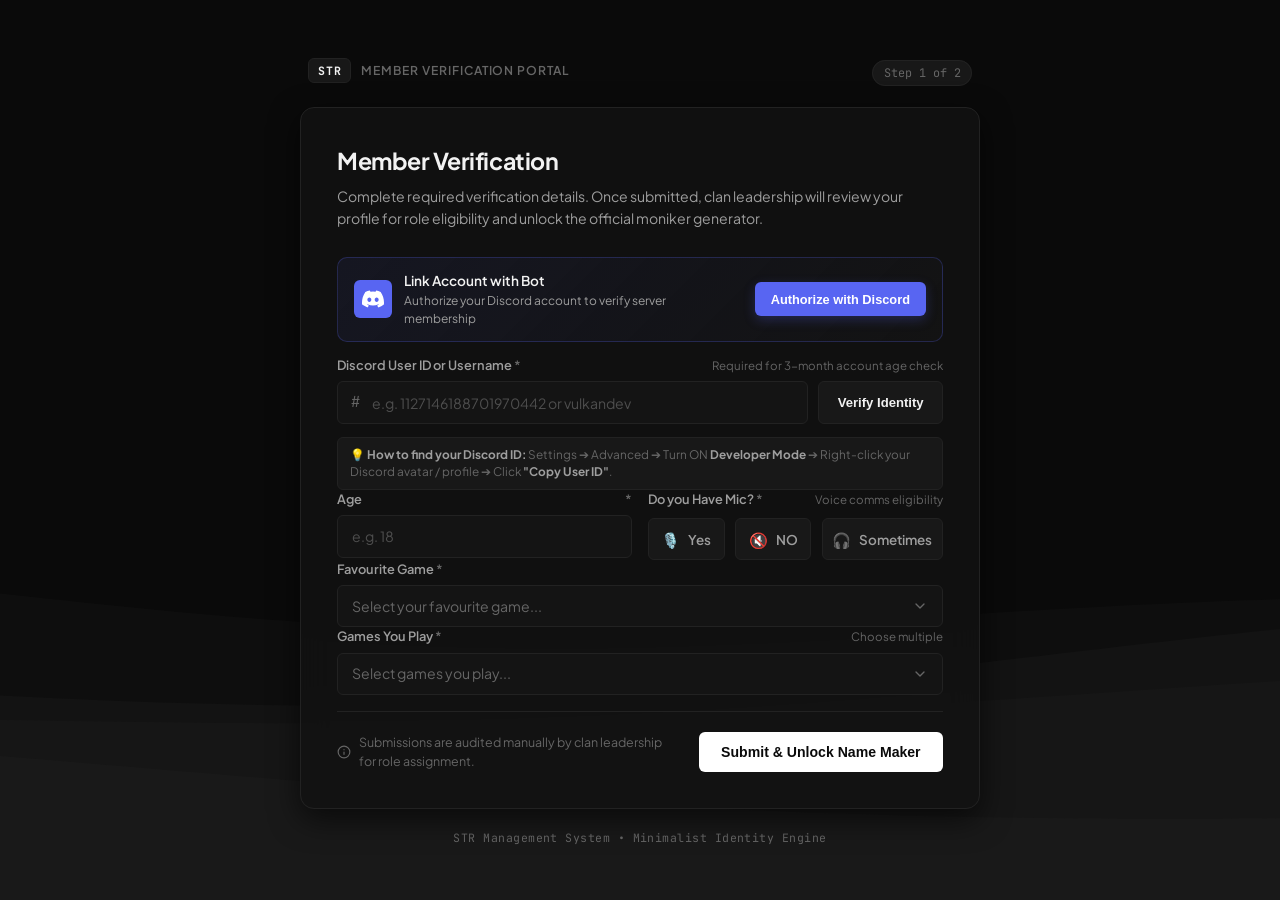
==== commit 0765700f: "Add Discord profile confirmation modal ('Is that you?') before Name Maker unlock" ====
--- a/index.html
+++ b/index.html
@@ -356,6 +356,163 @@
     </footer>
   </div>
 
+  <!-- Step 1 Discord Profile Confirmation Modal ("Is that you?") -->
+  <div id="confirmProfileModal" class="profile-modal-overlay hidden" role="dialog" aria-modal="true" aria-labelledby="confirmModalPrompt">
+    <div class="profile-modal-card">
+      
+      <!-- Top Prompt Header -->
+      <div class="profile-modal-header">
+        <div class="prompt-badge">DISCORD PROFILE CONFIRMATION</div>
+        <div class="prompt-title-row">
+          <h2 id="confirmModalPrompt" class="prompt-title">Is that you?</h2>
+          <button type="button" class="profile-modal-close" id="confirmProfileCloseBtn" aria-label="Close modal">&times;</button>
+        </div>
+        <p class="prompt-subtitle">Please verify this is your Discord account before unlocking the Name Maker.</p>
+      </div>
+
+      <!-- Discord Profile Popout Card (Pixel-perfect recreation of media_1791052411697.png) -->
+      <div class="discord-popout-card">
+        
+        <!-- Gothic Ornate Frame Borders & Skull -->
+        <div class="ornate-frame-decorations" aria-hidden="true">
+          <!-- Skull crest at top center -->
+          <div class="ornate-skull-crest">
+            <svg viewBox="0 0 100 48" class="ornate-skull-svg">
+              <!-- Central winged skull motif -->
+              <path d="M50 6 C43 6 37 12 37 20 C37 24 39 27 41 29 L41 34 C41 36 43 37 45 37 L55 37 C57 37 59 36 59 34 L59 29 C61 27 63 24 63 20 C63 12 57 6 50 6 Z" fill="#b993e8" stroke="#5b328a" stroke-width="1.8"/>
+              <ellipse cx="45" cy="19" rx="3" ry="3.5" fill="#1b1226"/>
+              <ellipse cx="55" cy="19" rx="3" ry="3.5" fill="#1b1226"/>
+              <!-- Side ornamental wings & leaves -->
+              <path d="M36 16 C25 9 11 14 3 22 C14 24 25 22 34 20" fill="none" stroke="#a777e3" stroke-width="2.5" stroke-linecap="round"/>
+              <path d="M64 16 C75 9 89 14 97 22 C86 24 75 22 66 20" fill="none" stroke="#a777e3" stroke-width="2.5" stroke-linecap="round"/>
+              <path d="M37 21 C27 21 17 26 11 34 C21 32 29 28 36 24" fill="none" stroke="#874ec2" stroke-width="2" stroke-linecap="round"/>
+              <path d="M63 21 C73 21 83 26 89 34 C79 32 71 28 64 24" fill="none" stroke="#874ec2" stroke-width="2" stroke-linecap="round"/>
+            </svg>
+          </div>
+          <!-- Ornate Corner Flourishes -->
+          <div class="ornate-corner top-left"></div>
+          <div class="ornate-corner top-right"></div>
+          <div class="ornate-corner bottom-left"></div>
+          <div class="ornate-corner bottom-right"></div>
+        </div>
+
+        <!-- Banner Container -->
+        <div class="dpop-banner" id="dpopBanner"></div>
+
+        <!-- Popout Content Body -->
+        <div class="dpop-body">
+          
+          <!-- Avatar + Status Bubble Row -->
+          <div class="dpop-avatar-row">
+            <div class="dpop-avatar-wrapper">
+              <img id="dpopAvatar" class="dpop-avatar" src="https://cdn.discordapp.com/embed/avatars/0.png" alt="Discord Avatar" />
+              
+              <!-- Glowing Purple Dragon Avatar Decoration Overlay -->
+              <div class="dpop-dragon-decoration" id="dpopDragonDecor">
+                <svg viewBox="0 0 120 120" class="dragon-wreath-svg">
+                  <!-- Outer magical aura -->
+                  <circle cx="60" cy="60" r="54" fill="none" stroke="rgba(192, 132, 252, 0.45)" stroke-width="2" stroke-dasharray="6 3"/>
+                  <!-- Dragon Head & Horns at top-left -->
+                  <path d="M22 34 C16 22 26 12 36 16 C44 19 42 30 32 34 C26 37 23 36 22 34 Z" fill="#9333ea" stroke="#e9d5ff" stroke-width="1.5"/>
+                  <!-- Piercing yellow eye -->
+                  <circle cx="28" cy="22" r="2.2" fill="#facc15"/>
+                  <!-- Flowing mystical dragon body around avatar -->
+                  <path d="M19 42 C11 54 13 72 20 84 C27 96 40 106 56 109 C46 102 44 92 48 82" fill="none" stroke="#c084fc" stroke-width="3.5" stroke-linecap="round"/>
+                  <path d="M17 50 C9 58 11 68 16 76" fill="none" stroke="#f472b6" stroke-width="2" stroke-linecap="round"/>
+                  <path d="M23 80 C15 90 23 100 35 106" fill="none" stroke="#a855f7" stroke-width="2.5" stroke-linecap="round"/>
+                  <path d="M28 26 C19 20 25 10 35 12 C31 16 31 22 33 26" fill="#a855f7"/>
+                </svg>
+              </div>
+
+              <!-- Fallback/Custom Discord API Decoration (if provided by user's nitro) -->
+              <img id="dpopCustomDecoration" class="dpop-custom-decoration hidden" src="" alt="Decoration" />
+
+              <!-- Green Online Status Indicator Dot with dark border -->
+              <div class="dpop-status-dot online" title="Online"></div>
+            </div>
+
+            <!-- Floating Status Bubble -->
+            <div class="dpop-status-bubble" id="dpopStatusBubble">
+              <span class="status-bubble-icon">➕</span>
+              <span class="status-bubble-text" id="dpopStatusText">Best thing you ate this week?</span>
+            </div>
+          </div>
+
+          <!-- Display Name & Handle Tagline -->
+          <div class="dpop-names-section">
+            <h3 class="dpop-display-name" id="dpopDisplayName">-͟͟͞ 𝐒𝐓𝐑 乂【 𝐃𝐀𝐑𝐊 𝐖𝐀𝐕𝐄 】</h3>
+            <div class="dpop-username-row">
+              <span class="dpop-username" id="dpopUsername">darkwaveop</span>
+              <span class="dpop-separator">•</span>
+              <span class="dpop-tagline" id="dpopTagline">DARK.EXE — 🗖 ×</span>
+            </div>
+          </div>
+
+          <!-- Badges Bar -->
+          <div class="dpop-badges-bar" id="dpopBadgesBar">
+            <div class="dpop-badge-pill" title="Trophy Badge">
+              <span class="badge-icon">🏆</span>
+              <span class="badge-label">NOPE</span>
+            </div>
+            <div class="dpop-badge-icon hypesquad" title="HypeSquad">
+              <svg width="18" height="18" viewBox="0 0 24 24" fill="#23a55a">
+                <circle cx="12" cy="12" r="10" fill="#23a55a"/>
+                <text x="12" y="16" font-size="13" font-weight="900" text-anchor="middle" fill="#111214">#</text>
+              </svg>
+            </div>
+            <div class="dpop-badge-icon partner" title="Verified / Partnered Server">
+              <svg width="18" height="18" viewBox="0 0 24 24" fill="none" stroke="#5865f2" stroke-width="2.2" stroke-linecap="round" stroke-linejoin="round">
+                <circle cx="12" cy="12" r="9"/>
+                <path d="M12 7 v10 M8 9 l4 -2 l4 2 M8 15 l4 2 l4 -2"/>
+              </svg>
+            </div>
+            <div class="dpop-badge-icon nitro" title="Nitro Subscriber">
+              <svg width="18" height="18" viewBox="0 0 24 24" fill="#f472b6">
+                <path d="M12 2 L15 9 L22 12 L15 15 L12 22 L9 15 L2 12 L9 9 Z"/>
+              </svg>
+            </div>
+          </div>
+
+          <div class="dpop-divider"></div>
+
+          <!-- About Me / Bio Section -->
+          <div class="dpop-bio-section">
+            <div class="dpop-bio-text" id="dpopBioText">
+              Plugin made by me: <a href="https://modrinth.com/plugin/clean-pingx" target="_blank" rel="noopener">https://modrinth.com/plugin/clean-pingx</a>
+            </div>
+            <button type="button" class="dpop-bio-link" id="dpopBioExpandBtn">View Full Bio</button>
+          </div>
+
+          <!-- Game Collection Box with Grass Block -->
+          <div class="dpop-activity-box">
+            <div class="dpop-activity-left">
+              <span class="dpop-activity-title">Game Collection</span>
+              <span class="dpop-activity-sub" id="dpopFavGameName">Minecraft</span>
+            </div>
+            <div class="dpop-activity-icon-wrap" id="dpopGameIconWrap">
+              <img id="dpopGameIcon" src="icons/minecraft.png" alt="Minecraft" class="dpop-game-icon" onerror="this.src='icons/minecraft.svg'" />
+            </div>
+          </div>
+
+        </div>
+      </div>
+
+      <!-- Action Confirmation Buttons -->
+      <div class="profile-modal-actions">
+        <button type="button" id="confirmProfileNoBtn" class="btn-modal-secondary">
+          <span class="btn-icon">❌</span>
+          <span>No, change account</span>
+        </button>
+        <button type="button" id="confirmProfileYesBtn" class="btn-modal-primary">
+          <span class="btn-icon">✅</span>
+          <span class="btn-text">Yes, that's me!</span>
+          <span class="btn-loader-modal hidden"></span>
+        </button>
+      </div>
+
+    </div>
+  </div>
+
   <!-- Double Check Confirmation Modal (Root body child for proper viewport centering) -->
   <div id="confirmModal" class="modal-overlay hidden" role="dialog" aria-modal="true">
     <div class="modal-card">
--- a/styles.css
+++ b/styles.css
@@ -1428,16 +1428,18 @@
 }
 
 .dcard-display-name {
-  font-size: 1.05rem;
-  font-weight: 700;
-  color: #f2f3f5;
-  letter-spacing: -0.01em;
-  line-height: 1.2;
+  font-size: 1.45rem;
+  font-weight: 800;
+  color: #ffffff;
+  letter-spacing: -0.02em;
+  line-height: 1.25;
+  text-shadow: 0 2px 10px rgba(0, 0, 0, 0.4);
 }
 
 .dcard-username {
-  font-size: 0.8rem;
-  color: #949ba4;
+  font-size: 0.95rem;
+  font-weight: 600;
+  color: #b5bac1;
   font-family: var(--font-sans);
 }
 
@@ -1544,3 +1546,548 @@
   background-color: #f87171;
   box-shadow: 0 0 8px rgba(248, 113, 113, 0.6);
 }
+
+/* ==========================================================================
+   DISCORD PROFILE CONFIRMATION MODAL ("Is that you?")
+   Pixel-perfect replication of reference image media_1791052411697.png
+   ========================================================================== */
+
+.profile-modal-overlay {
+  position: fixed;
+  inset: 0;
+  z-index: 1000;
+  display: flex;
+  align-items: center;
+  justify-content: center;
+  background-color: rgba(5, 5, 8, 0.88);
+  backdrop-filter: blur(12px);
+  -webkit-backdrop-filter: blur(12px);
+  padding: 1rem;
+  overflow-y: auto;
+  animation: modalOverlayFadeIn 0.2s cubic-bezier(0.16, 1, 0.3, 1);
+}
+
+.profile-modal-overlay.hidden {
+  display: none !important;
+}
+
+@keyframes modalOverlayFadeIn {
+  from { opacity: 0; }
+  to { opacity: 1; }
+}
+
+.profile-modal-card {
+  width: 100%;
+  max-width: 440px;
+  background: #0f1013;
+  border: 1px solid #27272a;
+  border-radius: 20px;
+  box-shadow: 0 25px 60px -15px rgba(0, 0, 0, 0.85), 0 0 50px rgba(147, 51, 234, 0.2);
+  padding: 1.4rem;
+  display: flex;
+  flex-direction: column;
+  gap: 1.15rem;
+  position: relative;
+  animation: modalScaleUp 0.25s cubic-bezier(0.16, 1, 0.3, 1);
+}
+
+@keyframes modalScaleUp {
+  from { opacity: 0; transform: scale(0.94) translateY(8px); }
+  to { opacity: 1; transform: scale(1) translateY(0); }
+}
+
+/* Header */
+.profile-modal-header {
+  display: flex;
+  flex-direction: column;
+  gap: 0.35rem;
+}
+
+.prompt-badge {
+  align-self: flex-start;
+  font-size: 0.68rem;
+  font-weight: 800;
+  letter-spacing: 0.08em;
+  color: #c084fc;
+  background: rgba(147, 51, 234, 0.15);
+  border: 1px solid rgba(168, 85, 247, 0.3);
+  padding: 0.2rem 0.55rem;
+  border-radius: 4px;
+}
+
+.prompt-title-row {
+  display: flex;
+  align-items: center;
+  justify-content: space-between;
+}
+
+.prompt-title {
+  font-size: 1.7rem;
+  font-weight: 800;
+  color: #ffffff;
+  letter-spacing: -0.02em;
+  line-height: 1.2;
+}
+
+.profile-modal-close {
+  background: none;
+  border: none;
+  color: #71717a;
+  font-size: 1.6rem;
+  line-height: 1;
+  cursor: pointer;
+  padding: 0.2rem;
+  border-radius: 6px;
+  transition: color var(--transition-fast), background-color var(--transition-fast);
+}
+
+.profile-modal-close:hover {
+  color: #ffffff;
+  background-color: #27272a;
+}
+
+.prompt-subtitle {
+  font-size: 0.82rem;
+  color: #a1a1aa;
+  line-height: 1.45;
+}
+
+/* Discord Popout Card */
+.discord-popout-card {
+  position: relative;
+  border-radius: 16px;
+  overflow: hidden;
+  background-color: #111214;
+  border: 3px solid #7c3aed;
+  box-shadow: 
+    0 0 20px rgba(124, 58, 237, 0.35),
+    inset 0 0 15px rgba(124, 58, 237, 0.25);
+}
+
+/* Ornate Gothic Purple Frame Decorations */
+.ornate-frame-decorations {
+  position: absolute;
+  inset: 0;
+  pointer-events: none;
+  z-index: 25;
+}
+
+.ornate-skull-crest {
+  position: absolute;
+  top: -2px;
+  left: 50%;
+  transform: translateX(-50%);
+  width: 90px;
+  height: 38px;
+  display: flex;
+  align-items: center;
+  justify-content: center;
+  filter: drop-shadow(0 2px 6px rgba(0, 0, 0, 0.8)) drop-shadow(0 0 8px rgba(168, 85, 247, 0.6));
+}
+
+.ornate-skull-svg {
+  width: 100%;
+  height: 100%;
+}
+
+.ornate-corner {
+  position: absolute;
+  width: 26px;
+  height: 26px;
+  border-color: #a855f7;
+}
+
+.ornate-corner.top-left {
+  top: 3px;
+  left: 3px;
+  border-top: 3px solid #c084fc;
+  border-left: 3px solid #c084fc;
+  border-top-left-radius: 10px;
+}
+
+.ornate-corner.top-right {
+  top: 3px;
+  right: 3px;
+  border-top: 3px solid #c084fc;
+  border-right: 3px solid #c084fc;
+  border-top-right-radius: 10px;
+}
+
+.ornate-corner.bottom-left {
+  bottom: 3px;
+  left: 3px;
+  border-bottom: 3px solid #c084fc;
+  border-left: 3px solid #c084fc;
+  border-bottom-left-radius: 10px;
+}
+
+.ornate-corner.bottom-right {
+  bottom: 3px;
+  right: 3px;
+  border-bottom: 3px solid #c084fc;
+  border-right: 3px solid #c084fc;
+  border-bottom-right-radius: 10px;
+}
+
+/* Banner */
+.dpop-banner {
+  height: 125px;
+  width: 100%;
+  background: linear-gradient(135deg, #4f2e7b 0%, #2b1747 50%, #170d24 100%);
+  background-size: cover;
+  background-position: center;
+  background-repeat: no-repeat;
+}
+
+/* Popout Body */
+.dpop-body {
+  padding: 0 16px 16px;
+  position: relative;
+  display: flex;
+  flex-direction: column;
+  gap: 10px;
+}
+
+/* Avatar Row with Status Bubble */
+.dpop-avatar-row {
+  display: flex;
+  align-items: flex-end;
+  justify-content: space-between;
+  margin-top: -46px;
+  position: relative;
+  z-index: 10;
+}
+
+.dpop-avatar-wrapper {
+  position: relative;
+  width: 84px;
+  height: 84px;
+  border-radius: 50%;
+  background-color: #111214;
+  padding: 4px;
+  flex-shrink: 0;
+  z-index: 10;
+}
+
+.dpop-avatar {
+  width: 100%;
+  height: 100%;
+  border-radius: 50%;
+  object-fit: cover;
+  background-color: #1e1f22;
+}
+
+.dpop-dragon-decoration {
+  position: absolute;
+  top: -14px;
+  left: -14px;
+  width: 112px;
+  height: 112px;
+  pointer-events: none;
+  z-index: 12;
+  filter: drop-shadow(0 0 8px rgba(168, 85, 247, 0.7));
+}
+
+.dragon-wreath-svg {
+  width: 100%;
+  height: 100%;
+}
+
+.dpop-custom-decoration {
+  position: absolute;
+  top: -12px;
+  left: -12px;
+  width: 108px;
+  height: 108px;
+  pointer-events: none;
+  z-index: 13;
+}
+
+.dpop-status-dot {
+  position: absolute;
+  bottom: 2px;
+  right: 2px;
+  width: 18px;
+  height: 18px;
+  border-radius: 50%;
+  background-color: #23a55a;
+  border: 3.5px solid #111214;
+  z-index: 15;
+}
+
+/* Floating Status Speech Bubble */
+.dpop-status-bubble {
+  background-color: #232428;
+  border: 1px solid rgba(255, 255, 255, 0.1);
+  border-radius: 18px;
+  padding: 6px 14px;
+  max-width: 250px;
+  display: flex;
+  align-items: center;
+  gap: 6px;
+  color: #dbdee1;
+  font-size: 0.8rem;
+  font-style: italic;
+  box-shadow: 0 4px 15px rgba(0, 0, 0, 0.4);
+  margin-bottom: 8px;
+  position: relative;
+}
+
+.dpop-status-bubble::before {
+  content: '';
+  position: absolute;
+  left: -6px;
+  bottom: 11px;
+  width: 10px;
+  height: 10px;
+  background-color: #232428;
+  border-left: 1px solid rgba(255, 255, 255, 0.1);
+  border-bottom: 1px solid rgba(255, 255, 255, 0.1);
+  transform: rotate(45deg);
+}
+
+.status-bubble-icon {
+  font-size: 0.76rem;
+  color: #949ba4;
+}
+
+.status-bubble-text {
+  white-space: nowrap;
+  overflow: hidden;
+  text-overflow: ellipsis;
+}
+
+/* Display Name & Tagline */
+.dpop-names-section {
+  display: flex;
+  flex-direction: column;
+  gap: 2px;
+}
+
+.dpop-display-name {
+  font-size: 1.45rem;
+  font-weight: 800;
+  color: #ffffff;
+  letter-spacing: -0.01em;
+  line-height: 1.25;
+  text-shadow: 0 2px 10px rgba(0, 0, 0, 0.5);
+}
+
+.dpop-username-row {
+  display: flex;
+  align-items: center;
+  gap: 6px;
+  font-size: 0.88rem;
+  color: #b5bac1;
+  font-weight: 600;
+}
+
+.dpop-separator {
+  color: #4e5058;
+}
+
+.dpop-tagline {
+  color: #949ba4;
+  font-size: 0.8rem;
+  font-weight: 500;
+}
+
+/* Badges Bar */
+.dpop-badges-bar {
+  display: flex;
+  align-items: center;
+  gap: 6px;
+  flex-wrap: wrap;
+}
+
+.dpop-badge-pill {
+  display: inline-flex;
+  align-items: center;
+  gap: 4px;
+  background: rgba(35, 165, 90, 0.15);
+  border: 1px solid rgba(35, 165, 90, 0.35);
+  color: #34d399;
+  font-size: 0.72rem;
+  font-weight: 700;
+  padding: 2px 7px;
+  border-radius: 10px;
+}
+
+.dpop-badge-icon {
+  display: inline-flex;
+  align-items: center;
+  justify-content: center;
+  width: 24px;
+  height: 24px;
+  border-radius: 5px;
+  background: #1e1f22;
+  border: 1px solid rgba(255, 255, 255, 0.08);
+  flex-shrink: 0;
+}
+
+.dpop-divider {
+  height: 1px;
+  background: rgba(255, 255, 255, 0.08);
+  margin: 2px 0;
+}
+
+/* Bio Section */
+.dpop-bio-section {
+  font-size: 0.8rem;
+  color: #dbdee1;
+  line-height: 1.45;
+  background: #1e1f22;
+  border: 1px solid rgba(255, 255, 255, 0.05);
+  border-radius: 8px;
+  padding: 8px 12px;
+}
+
+.dpop-bio-text {
+  word-break: break-all;
+}
+
+.dpop-bio-text a {
+  color: #00a8fc;
+  text-decoration: underline;
+}
+
+.dpop-bio-link {
+  background: none;
+  border: none;
+  color: #00a8fc;
+  font-size: 0.75rem;
+  font-weight: 600;
+  cursor: pointer;
+  padding: 0;
+  margin-top: 4px;
+  display: block;
+}
+
+.dpop-bio-link:hover {
+  text-decoration: underline;
+}
+
+/* Game Collection Box */
+.dpop-activity-box {
+  display: flex;
+  align-items: center;
+  justify-content: space-between;
+  background-color: #1e1f22;
+  border: 1px solid rgba(255, 255, 255, 0.06);
+  border-radius: 10px;
+  padding: 8px 12px;
+}
+
+.dpop-activity-left {
+  display: flex;
+  flex-direction: column;
+}
+
+.dpop-activity-title {
+  font-size: 0.82rem;
+  font-weight: 700;
+  color: #f2f3f5;
+}
+
+.dpop-activity-sub {
+  font-size: 0.74rem;
+  color: #949ba4;
+}
+
+.dpop-activity-icon-wrap {
+  width: 32px;
+  height: 32px;
+  display: flex;
+  align-items: center;
+  justify-content: center;
+}
+
+.dpop-game-icon {
+  width: 30px;
+  height: 30px;
+  object-fit: contain;
+  filter: drop-shadow(0 2px 4px rgba(0, 0, 0, 0.5));
+}
+
+/* Modal Action Buttons */
+.profile-modal-actions {
+  display: flex;
+  gap: 10px;
+  margin-top: 0.2rem;
+}
+
+.btn-modal-secondary {
+  flex: 1;
+  display: inline-flex;
+  align-items: center;
+  justify-content: center;
+  gap: 6px;
+  padding: 0.75rem 1rem;
+  border-radius: 10px;
+  background: #18191c;
+  border: 1px solid #313338;
+  color: #dbdee1;
+  font-weight: 600;
+  font-size: 0.86rem;
+  cursor: pointer;
+  transition: all 0.15s ease;
+}
+
+.btn-modal-secondary:hover {
+  background: #2b2d31;
+  color: #ffffff;
+  border-color: #4e5058;
+}
+
+.btn-modal-primary {
+  flex: 1.3;
+  display: inline-flex;
+  align-items: center;
+  justify-content: center;
+  gap: 6px;
+  padding: 0.75rem 1rem;
+  border-radius: 10px;
+  background: linear-gradient(135deg, #10b981 0%, #059669 100%);
+  border: none;
+  color: #ffffff;
+  font-weight: 700;
+  font-size: 0.92rem;
+  cursor: pointer;
+  box-shadow: 0 4px 15px rgba(16, 185, 129, 0.35);
+  transition: all 0.15s ease;
+}
+
+.btn-modal-primary:hover {
+  background: linear-gradient(135deg, #34d399 0%, #10b981 100%);
+  transform: translateY(-1px);
+  box-shadow: 0 6px 20px rgba(16, 185, 129, 0.5);
+}
+
+.btn-modal-primary:disabled {
+  opacity: 0.6;
+  cursor: not-allowed;
+  transform: none;
+}
+
+.btn-loader-modal {
+  width: 14px;
+  height: 14px;
+  border: 2px solid rgba(255, 255, 255, 0.3);
+  border-radius: 50%;
+  border-top-color: #ffffff;
+  animation: btnSpin 0.6s linear infinite;
+  display: inline-block;
+}
+
+@media (max-width: 480px) {
+  .profile-modal-card {
+    padding: 1.1rem;
+  }
+  .profile-modal-actions {
+    flex-direction: column-reverse;
+  }
+  .dpop-display-name {
+    font-size: 1.25rem;
+  }
+}
+
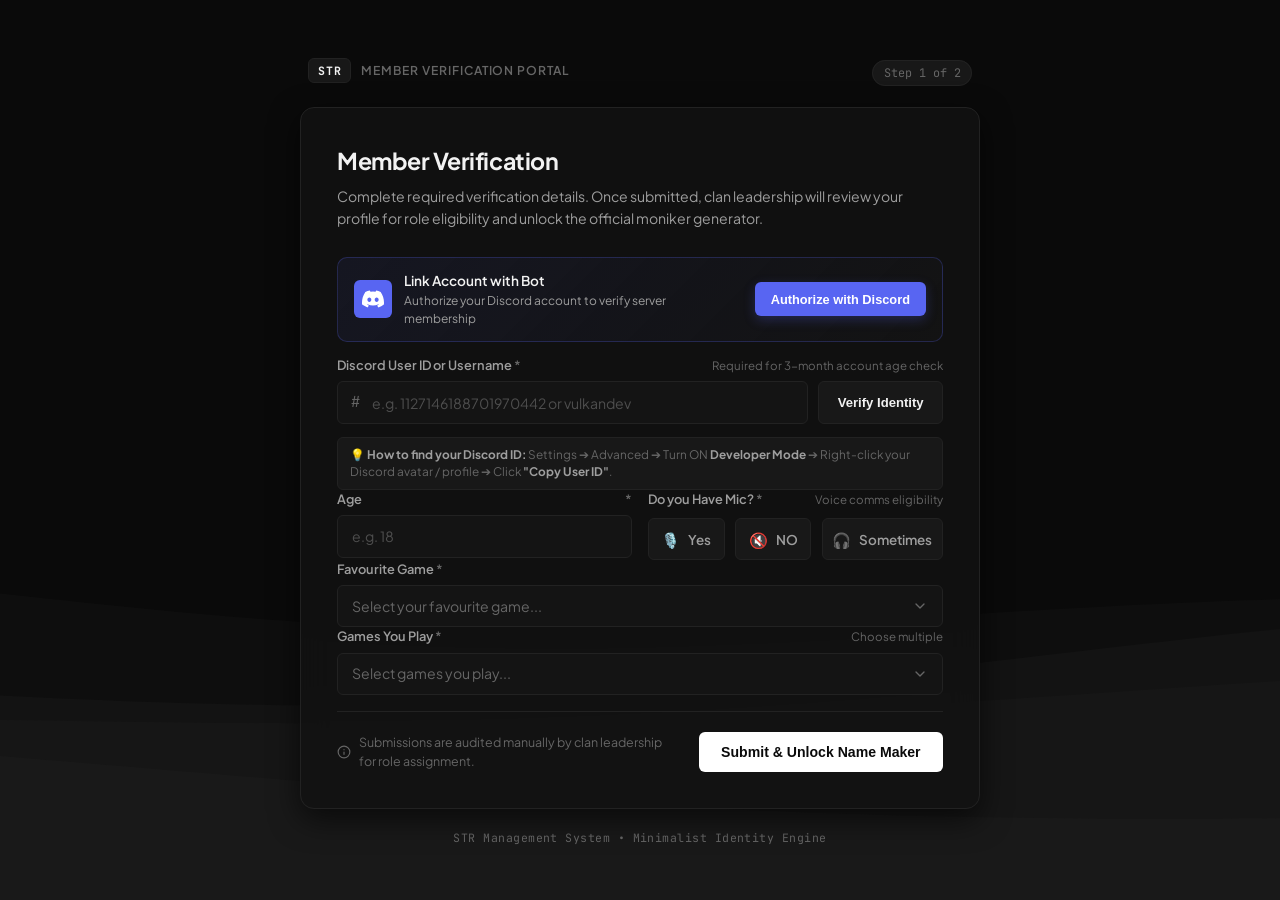
==== commit ab0a8f47: "fix(security): implement /admin honeypot ban, webhook alert, real discord profile modal, and submiss" ====
--- a/index.html
+++ b/index.html
@@ -406,91 +406,43 @@
           <div class="dpop-avatar-row">
             <div class="dpop-avatar-wrapper">
               <img id="dpopAvatar" class="dpop-avatar" src="https://cdn.discordapp.com/embed/avatars/0.png" alt="Discord Avatar" />
-              
-              <!-- Glowing Purple Dragon Avatar Decoration Overlay -->
-              <div class="dpop-dragon-decoration" id="dpopDragonDecor">
-                <svg viewBox="0 0 120 120" class="dragon-wreath-svg">
-                  <!-- Outer magical aura -->
-                  <circle cx="60" cy="60" r="54" fill="none" stroke="rgba(192, 132, 252, 0.45)" stroke-width="2" stroke-dasharray="6 3"/>
-                  <!-- Dragon Head & Horns at top-left -->
-                  <path d="M22 34 C16 22 26 12 36 16 C44 19 42 30 32 34 C26 37 23 36 22 34 Z" fill="#9333ea" stroke="#e9d5ff" stroke-width="1.5"/>
-                  <!-- Piercing yellow eye -->
-                  <circle cx="28" cy="22" r="2.2" fill="#facc15"/>
-                  <!-- Flowing mystical dragon body around avatar -->
-                  <path d="M19 42 C11 54 13 72 20 84 C27 96 40 106 56 109 C46 102 44 92 48 82" fill="none" stroke="#c084fc" stroke-width="3.5" stroke-linecap="round"/>
-                  <path d="M17 50 C9 58 11 68 16 76" fill="none" stroke="#f472b6" stroke-width="2" stroke-linecap="round"/>
-                  <path d="M23 80 C15 90 23 100 35 106" fill="none" stroke="#a855f7" stroke-width="2.5" stroke-linecap="round"/>
-                  <path d="M28 26 C19 20 25 10 35 12 C31 16 31 22 33 26" fill="#a855f7"/>
-                </svg>
-              </div>
-
-              <!-- Fallback/Custom Discord API Decoration (if provided by user's nitro) -->
+              <!-- Authentic Discord Avatar Decoration (Only shown if user owns one) -->
               <img id="dpopCustomDecoration" class="dpop-custom-decoration hidden" src="" alt="Decoration" />
-
-              <!-- Green Online Status Indicator Dot with dark border -->
+              <!-- Online Status Indicator Dot -->
               <div class="dpop-status-dot online" title="Online"></div>
             </div>
 
-            <!-- Floating Status Bubble -->
-            <div class="dpop-status-bubble" id="dpopStatusBubble">
-              <span class="status-bubble-icon">➕</span>
-              <span class="status-bubble-text" id="dpopStatusText">Best thing you ate this week?</span>
-            </div>
-          </div>
-
-          <!-- Display Name & Handle Tagline -->
+            <!-- Floating Status Bubble (Shown only if user has a custom status) -->
+            <div class="dpop-status-bubble hidden" id="dpopStatusBubble">
+              <span class="status-bubble-icon">💬</span>
+              <span class="status-bubble-text" id="dpopStatusText"></span>
+            </div>
+          </div>
+
+          <!-- Display Name & Handle (Clean & Authentic) -->
           <div class="dpop-names-section">
-            <h3 class="dpop-display-name" id="dpopDisplayName">-͟͟͞ 𝐒𝐓𝐑 乂【 𝐃𝐀𝐑𝐊 𝐖𝐀𝐕𝐄 】</h3>
+            <h3 class="dpop-display-name" id="dpopDisplayName">Discord User</h3>
             <div class="dpop-username-row">
-              <span class="dpop-username" id="dpopUsername">darkwaveop</span>
-              <span class="dpop-separator">•</span>
-              <span class="dpop-tagline" id="dpopTagline">DARK.EXE — 🗖 ×</span>
-            </div>
-          </div>
-
-          <!-- Badges Bar -->
-          <div class="dpop-badges-bar" id="dpopBadgesBar">
-            <div class="dpop-badge-pill" title="Trophy Badge">
-              <span class="badge-icon">🏆</span>
-              <span class="badge-label">NOPE</span>
-            </div>
-            <div class="dpop-badge-icon hypesquad" title="HypeSquad">
-              <svg width="18" height="18" viewBox="0 0 24 24" fill="#23a55a">
-                <circle cx="12" cy="12" r="10" fill="#23a55a"/>
-                <text x="12" y="16" font-size="13" font-weight="900" text-anchor="middle" fill="#111214">#</text>
-              </svg>
-            </div>
-            <div class="dpop-badge-icon partner" title="Verified / Partnered Server">
-              <svg width="18" height="18" viewBox="0 0 24 24" fill="none" stroke="#5865f2" stroke-width="2.2" stroke-linecap="round" stroke-linejoin="round">
-                <circle cx="12" cy="12" r="9"/>
-                <path d="M12 7 v10 M8 9 l4 -2 l4 2 M8 15 l4 2 l4 -2"/>
-              </svg>
-            </div>
-            <div class="dpop-badge-icon nitro" title="Nitro Subscriber">
-              <svg width="18" height="18" viewBox="0 0 24 24" fill="#f472b6">
-                <path d="M12 2 L15 9 L22 12 L15 15 L12 22 L9 15 L2 12 L9 9 Z"/>
-              </svg>
-            </div>
-          </div>
-
-          <div class="dpop-divider"></div>
-
-          <!-- About Me / Bio Section -->
-          <div class="dpop-bio-section">
-            <div class="dpop-bio-text" id="dpopBioText">
-              Plugin made by me: <a href="https://modrinth.com/plugin/clean-pingx" target="_blank" rel="noopener">https://modrinth.com/plugin/clean-pingx</a>
-            </div>
-            <button type="button" class="dpop-bio-link" id="dpopBioExpandBtn">View Full Bio</button>
-          </div>
-
-          <!-- Game Collection Box with Grass Block -->
+              <span class="dpop-username" id="dpopUsername">@username</span>
+            </div>
+          </div>
+
+          <!-- Badges Bar (Shown only if user actually has Discord badges) -->
+          <div class="dpop-badges-bar hidden" id="dpopBadgesBar"></div>
+
+          <!-- About Me / Bio Section (Shown only if user has a bio) -->
+          <div class="dpop-bio-section hidden" id="dpopBioSection">
+            <div class="dpop-bio-text" id="dpopBioText"></div>
+          </div>
+
+          <!-- Game Collection Box with Favorite Game -->
           <div class="dpop-activity-box">
             <div class="dpop-activity-left">
               <span class="dpop-activity-title">Game Collection</span>
-              <span class="dpop-activity-sub" id="dpopFavGameName">Minecraft</span>
+              <span class="dpop-activity-sub" id="dpopFavGameName">Game</span>
             </div>
             <div class="dpop-activity-icon-wrap" id="dpopGameIconWrap">
-              <img id="dpopGameIcon" src="icons/minecraft.png" alt="Minecraft" class="dpop-game-icon" onerror="this.src='icons/minecraft.svg'" />
+              <img id="dpopGameIcon" src="icons/minecraft.png" alt="Game Icon" class="dpop-game-icon" />
             </div>
           </div>
 
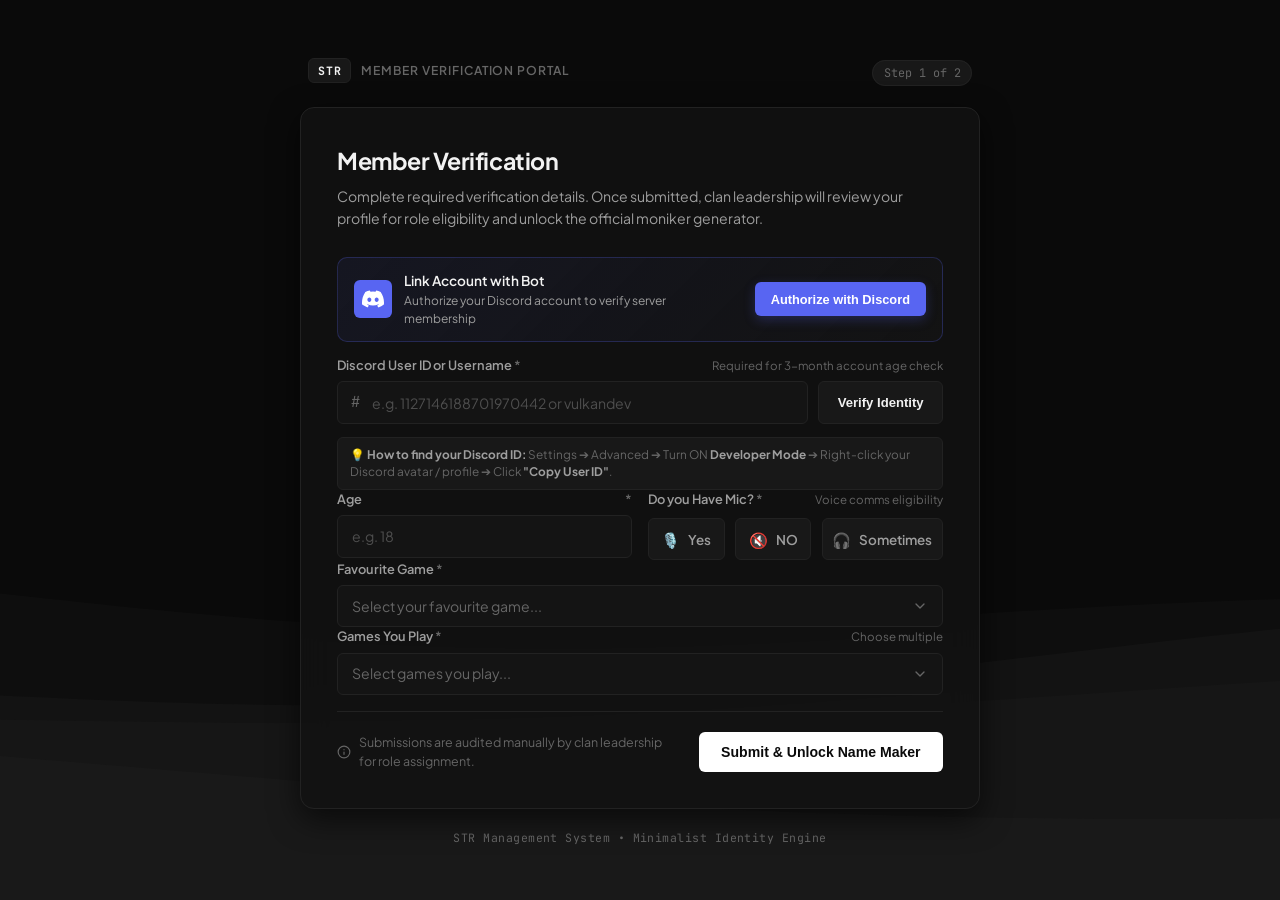
==== commit 2a32bc36: "Security Hardening: Remove exposed webhooks, add SHA-256 data signing, disable dev shortcuts and ins" ====
--- a/index.html
+++ b/index.html
@@ -8,6 +8,57 @@
   <link rel="preconnect" href="https://fonts.gstatic.com" crossorigin>
   <link href="https://fonts.googleapis.com/css2?family=Plus+Jakarta+Sans:wght@400;500;600;700&family=JetBrains+Mono:wght@400;500;600&display=swap" rel="stylesheet">
   <link rel="stylesheet" href="styles.css" />
+  <script>
+    // Immediate Anti-Inspect & Dev Shortcut Blocker
+    (function() {
+      // 1. Block Context Menu (Right Click)
+      document.addEventListener('contextmenu', function(e) {
+        e.preventDefault();
+        return false;
+      }, true);
+
+      // 2. Block DevTools Keyboard Shortcuts
+      document.addEventListener('keydown', function(e) {
+        // F12
+        if (e.keyCode === 123 || e.key === 'F12') {
+          e.preventDefault();
+          e.stopPropagation();
+          return false;
+        }
+        // Ctrl+Shift+I, Ctrl+Shift+J, Ctrl+Shift+C (Chrome/Edge/Firefox)
+        if (e.ctrlKey && e.shiftKey && (e.keyCode === 73 || e.keyCode === 74 || e.keyCode === 67 || e.key === 'I' || e.key === 'J' || e.key === 'C')) {
+          e.preventDefault();
+          e.stopPropagation();
+          return false;
+        }
+        // Ctrl+U (View Source), Ctrl+S (Save Page), Ctrl+P (Print Page)
+        if (e.ctrlKey && (e.keyCode === 85 || e.keyCode === 83 || e.keyCode === 80 || e.key === 'u' || e.key === 's' || e.key === 'p')) {
+          e.preventDefault();
+          e.stopPropagation();
+          return false;
+        }
+        // Mac: Cmd+Option+I, Cmd+Option+J, Cmd+Option+C
+        if (e.metaKey && e.altKey && (e.keyCode === 73 || e.keyCode === 74 || e.keyCode === 67 || e.key === 'i' || e.key === 'j' || e.key === 'c')) {
+          e.preventDefault();
+          e.stopPropagation();
+          return false;
+        }
+        // Mac: Cmd+U, Cmd+S
+        if (e.metaKey && (e.keyCode === 85 || e.keyCode === 83 || e.key === 'u' || e.key === 's')) {
+          e.preventDefault();
+          e.stopPropagation();
+          return false;
+        }
+      }, true);
+
+      // 3. Disable Dragging of Links & Images
+      document.addEventListener('dragstart', function(e) {
+        if (e.target.nodeName === 'IMG' || e.target.nodeName === 'A') {
+          e.preventDefault();
+        }
+      });
+    })();
+  </script>
 </head>
 <body>
   <!-- Animated Matte Fluid Background -->
--- a/styles.css
+++ b/styles.css
@@ -61,6 +61,13 @@
   align-items: center;
   padding: 2.5rem 1rem;
   margin: 0 auto;
+  user-select: none;
+  -webkit-user-select: none;
+}
+
+input, textarea, .formatted-output, code {
+  user-select: text;
+  -webkit-user-select: text;
 }
 
 /* Fluid Canvas Background */
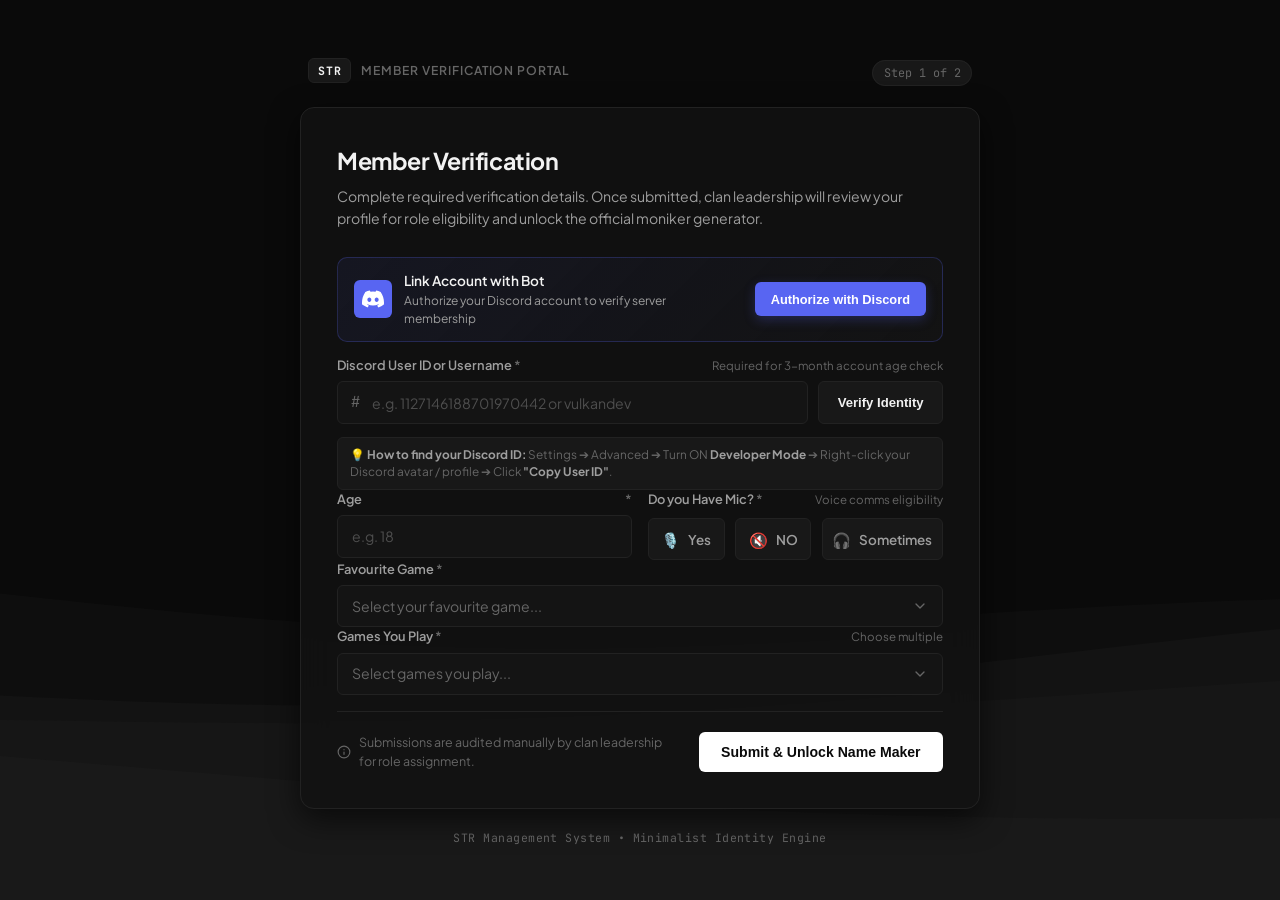
==== commit be3c372e: "feat(security): connect live IP ban check from honeypot to frontend portal" ====
--- a/index.html
+++ b/index.html
@@ -57,6 +57,11 @@
           e.preventDefault();
         }
       });
+
+      // 4. Pre-render Ban Guard (Prevent content flash)
+      if (localStorage.getItem('str_banned') === 'true') {
+        document.documentElement.style.display = 'none';
+      }
     })();
   </script>
 </head>
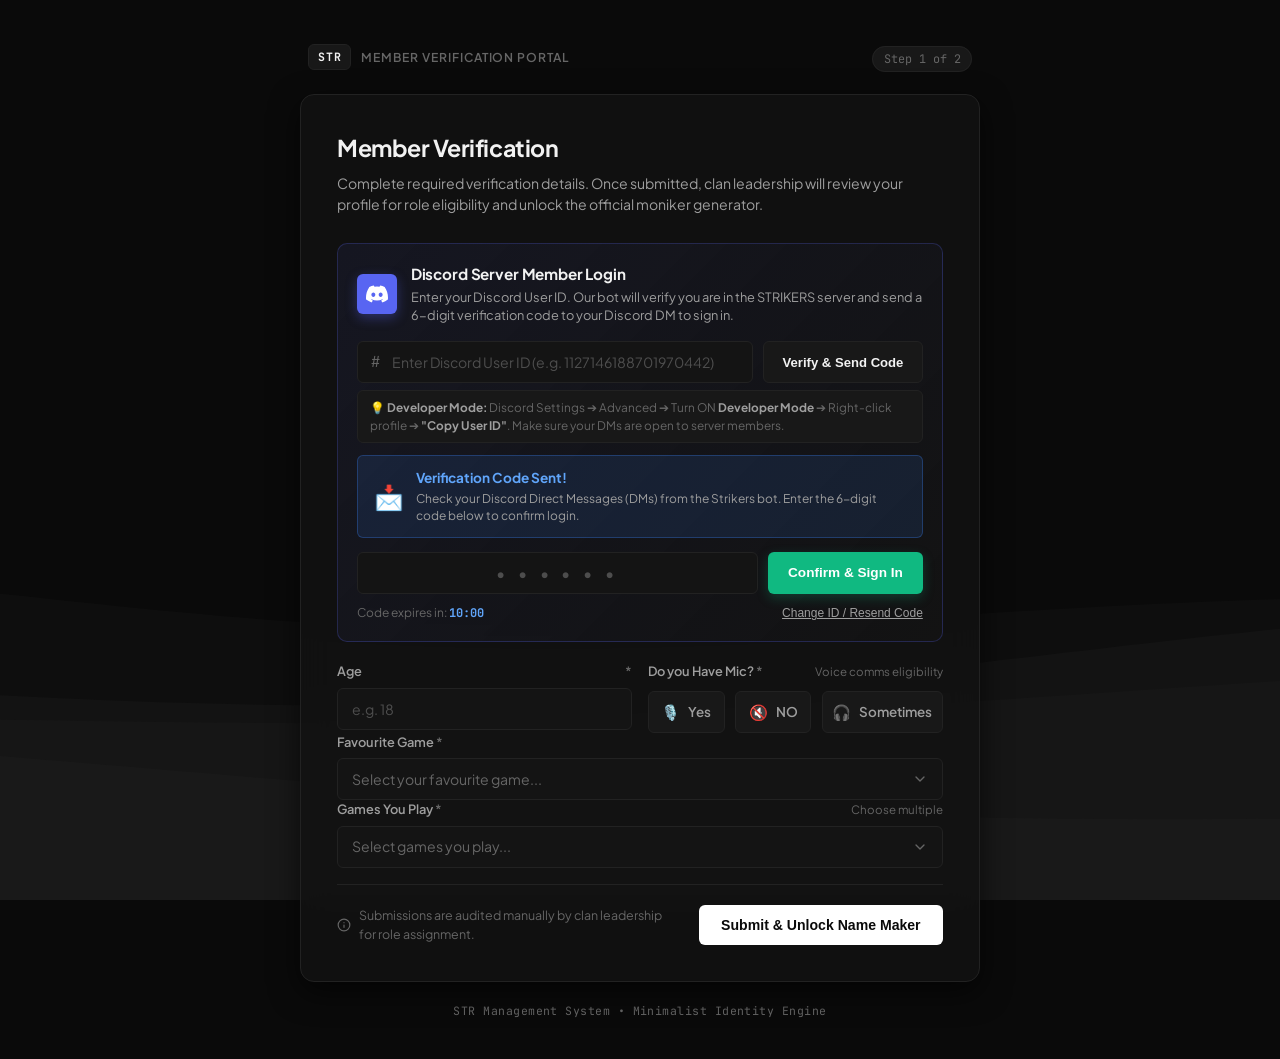
==== commit 15401532: "feat: replace OAuth with Discord DM verification code & enforce 1 form rate limit" ====
--- a/index.html
+++ b/index.html
@@ -91,51 +91,74 @@
       <!-- STEP 1: Verification Intake Form -->
       <section id="stepVerification" class="flow-step">
         <form id="verificationForm" novalidate>
-          <!-- OAuth Authorization Box (Link Account with Bot) -->
-          <div class="oauth-auth-box">
-            <div class="oauth-auth-info">
-              <div class="oauth-icon">
+          <!-- Discord Server Member Verification & DM Login Gate -->
+          <div class="member-login-box" id="memberLoginBox">
+            <div class="member-login-header">
+              <div class="login-badge-icon">
                 <svg width="22" height="22" viewBox="0 0 24 24" fill="currentColor">
                   <path d="M20.317 4.37a19.791 19.791 0 0 0-4.885-1.515.074.074 0 0 0-.079.037c-.21.375-.444.864-.608 1.25a18.27 18.27 0 0 0-5.487 0 12.64 12.64 0 0 0-.617-1.25.077.077 0 0 0-.079-.037A19.736 19.736 0 0 0 3.677 4.37a.07.07 0 0 0-.032.027C.533 9.046-.32 13.58.099 18.057a.082.082 0 0 0 .031.057 19.9 19.9 0 0 0 5.993 3.03.078.078 0 0 0 .084-.028c.462-.63.874-1.295 1.226-1.994.021-.041.001-.09-.041-.106a13.107 13.107 0 0 1-1.872-.892.077.077 0 0 1-.008-.128 10.2 10.2 0 0 0 .372-.292.074.074 0 0 1 .077-.01c3.928 1.793 8.18 1.793 12.061 0a.074.074 0 0 1 .078.01c.12.098.246.198.373.292a.077.077 0 0 1-.006.127 12.299 12.299 0 0 1-1.873.893.077.077 0 0 0-.041.107c.36.698.772 1.362 1.225 1.993a.076.076 0 0 0 .084.028 19.839 19.839 0 0 0 6.002-3.03.077.077 0 0 0 .032-.054c.5-5.177-.838-9.674-3.549-13.66a.061.061 0 0 0-.031-.028zM8.02 15.33c-1.183 0-2.157-1.085-2.157-2.419 0-1.333.956-2.419 2.157-2.419 1.21 0 2.176 1.096 2.157 2.42 0 1.333-.956 2.418-2.157 2.418zm7.975 0c-1.183 0-2.157-1.085-2.157-2.419 0-1.333.955-2.419 2.157-2.419 1.21 0 2.176 1.096 2.157 2.42 0 1.333-.946 2.418-2.157 2.418z"/>
                 </svg>
               </div>
-              <div class="oauth-text">
-                <span class="oauth-title">Link Account with Bot</span>
-                <span class="oauth-desc">Authorize your Discord account to verify server membership</span>
-              </div>
-            </div>
-            <button type="button" id="discordOAuthBtn" class="btn-discord-oauth">
-              <span>Authorize with Discord</span>
-            </button>
-          </div>
-
-          <!-- Discord ID Verification & Legitimacy Gate -->
-          <div class="form-group discord-verify-group">
-            <label for="discordUserId">
-              <span class="label-text">Discord User ID or Username <span class="req">*</span></span>
-              <span class="label-hint">Required for 3-month account age check</span>
-            </label>
-            <div class="discord-input-row">
-              <div class="discord-input-wrapper">
-                <span class="discord-prefix">#</span>
+              <div class="login-text">
+                <span class="login-title">Discord Server Member Login</span>
+                <span class="login-desc">Enter your Discord User ID. Our bot will verify you are in the STRIKERS server and send a 6-digit verification code to your Discord DM to sign in.</span>
+              </div>
+            </div>
+
+            <!-- Input Step: Discord ID Input & Send Code -->
+            <div id="stepInputId" class="login-step-group">
+              <div class="discord-input-row">
+                <div class="discord-input-wrapper">
+                  <span class="discord-prefix">#</span>
+                  <input 
+                    type="text" 
+                    id="discordUserId" 
+                    name="discordUserId" 
+                    placeholder="Enter Discord User ID (e.g. 1127146188701970442)" 
+                    required 
+                    autocomplete="off"
+                    maxlength="32"
+                  />
+                </div>
+                <button type="button" id="sendCodeBtn" class="btn-verify-discord">
+                  <span class="btn-text">Verify & Send Code</span>
+                  <span class="btn-loader hidden"></span>
+                </button>
+              </div>
+              <div class="id-helper-box">
+                <span class="id-helper-text">💡 <strong>Developer Mode:</strong> Discord Settings ➔ Advanced ➔ Turn ON <strong>Developer Mode</strong> ➔ Right-click profile ➔ <strong>"Copy User ID"</strong>. Make sure your DMs are open to server members.</span>
+              </div>
+            </div>
+
+            <!-- Code Step: 6-Digit DM Verification Code Input (Hidden until code sent) -->
+            <div id="stepInputCode" class="login-step-group hidden">
+              <div class="code-banner">
+                <div class="code-banner-icon">📩</div>
+                <div class="code-banner-content">
+                  <span class="code-banner-title">Verification Code Sent!</span>
+                  <span class="code-banner-desc">Check your Discord Direct Messages (DMs) from the Strikers bot. Enter the 6-digit code below to confirm login.</span>
+                </div>
+              </div>
+              <div class="code-input-row">
                 <input 
                   type="text" 
-                  id="discordUserId" 
-                  name="discordUserId" 
-                  placeholder="e.g. 1127146188701970442 or vulkandev" 
-                  required 
-                  autocomplete="off"
-                  maxlength="32"
+                  id="dmVerificationCode" 
+                  class="dm-code-input" 
+                  placeholder="• • • • • •" 
+                  maxlength="6" 
+                  autocomplete="one-time-code"
                 />
-              </div>
-              <button type="button" id="verifyDiscordBtn" class="btn-verify-discord">
-                <span class="btn-text">Verify Identity</span>
-                <span class="btn-loader hidden"></span>
-              </button>
-            </div>
-            <div class="id-helper-box">
-              <span class="id-helper-text">💡 <strong>How to find your Discord ID:</strong> Settings ➔ Advanced ➔ Turn ON <strong>Developer Mode</strong> ➔ Right-click your Discord avatar / profile ➔ Click <strong>"Copy User ID"</strong>.</span>
-            </div>
+                <button type="button" id="confirmCodeBtn" class="btn-confirm-code">
+                  <span class="btn-text">Confirm & Sign In</span>
+                  <span class="btn-loader hidden"></span>
+                </button>
+              </div>
+              <div class="code-sub-row">
+                <span class="code-timer-text" id="codeTimer">Code expires in: <strong id="codeTimerCountdown">10:00</strong></span>
+                <button type="button" id="resendCodeBtn" class="btn-resend-code">Change ID / Resend Code</button>
+              </div>
+            </div>
+
             <input type="hidden" id="discordUsername" name="discordUsername" required />
             <input type="hidden" id="discordAuthToken" name="discordAuthToken" />
           </div>
--- a/styles.css
+++ b/styles.css
@@ -1164,27 +1164,25 @@
    DISCORD PROFILE CARD & USER ID VERIFICATION SYSTEM
    ========================================================================== */
 
-.oauth-auth-box {
-  display: flex;
-  align-items: center;
-  justify-content: space-between;
-  gap: 1rem;
+.member-login-box {
   background: linear-gradient(135deg, rgba(88, 101, 242, 0.08) 0%, rgba(20, 20, 20, 0.8) 100%);
   border: 1px solid rgba(88, 101, 242, 0.25);
   border-radius: var(--radius-md);
-  padding: 0.85rem 1rem;
-  margin-bottom: 0.85rem;
-}
-
-.oauth-auth-info {
-  display: flex;
-  align-items: center;
-  gap: 0.75rem;
-}
-
-.oauth-icon {
-  width: 38px;
-  height: 38px;
+  padding: 1.2rem;
+  margin-bottom: 1.25rem;
+  transition: all var(--transition-medium);
+}
+
+.member-login-header {
+  display: flex;
+  align-items: center;
+  gap: 0.85rem;
+  margin-bottom: 1rem;
+}
+
+.login-badge-icon {
+  width: 40px;
+  height: 40px;
   border-radius: var(--radius-sm);
   background-color: #5865F2;
   color: #ffffff;
@@ -1192,50 +1190,143 @@
   align-items: center;
   justify-content: center;
   flex-shrink: 0;
-}
-
-.oauth-text {
+  box-shadow: 0 4px 12px rgba(88, 101, 242, 0.35);
+}
+
+.login-text {
   display: flex;
   flex-direction: column;
-}
-
-.oauth-title {
+  gap: 0.2rem;
+}
+
+.login-title {
+  font-size: 0.95rem;
+  font-weight: 700;
+  color: var(--text-primary);
+  letter-spacing: -0.01em;
+}
+
+.login-desc {
+  font-size: 0.8rem;
+  color: var(--text-secondary);
+  line-height: 1.4;
+}
+
+.login-step-group {
+  margin-top: 0.75rem;
+}
+
+.code-banner {
+  display: flex;
+  align-items: center;
+  gap: 0.75rem;
+  background: rgba(59, 130, 246, 0.12);
+  border: 1px solid rgba(59, 130, 246, 0.3);
+  border-radius: var(--radius-sm);
+  padding: 0.75rem 1rem;
+  margin-bottom: 0.85rem;
+}
+
+.code-banner-icon {
+  font-size: 1.5rem;
+}
+
+.code-banner-content {
+  display: flex;
+  flex-direction: column;
+  gap: 0.2rem;
+}
+
+.code-banner-title {
   font-size: 0.85rem;
-  font-weight: 600;
-  color: var(--text-primary);
-}
-
-.oauth-desc {
+  font-weight: 700;
+  color: #60a5fa;
+}
+
+.code-banner-desc {
   font-size: 0.75rem;
   color: var(--text-secondary);
-}
-
-.btn-discord-oauth {
-  background-color: #5865F2;
+  line-height: 1.4;
+}
+
+.code-input-row {
+  display: flex;
+  gap: 0.65rem;
+  align-items: stretch;
+}
+
+.dm-code-input {
+  flex: 1;
+  background-color: var(--bg-input);
+  border: 1px solid var(--border-color);
+  border-radius: var(--radius-sm);
+  color: #ffffff;
+  font-family: 'JetBrains Mono', monospace;
+  font-size: 1.3rem;
+  font-weight: 700;
+  letter-spacing: 0.35em;
+  text-align: center;
+  padding: 0.65rem 1rem;
+  transition: all var(--transition-fast);
+}
+
+.dm-code-input:focus {
+  outline: none;
+  border-color: #5865F2;
+  box-shadow: 0 0 0 3px rgba(88, 101, 242, 0.25);
+}
+
+.btn-confirm-code {
+  background-color: #10b981;
   color: #ffffff;
   border: none;
   border-radius: var(--radius-sm);
-  padding: 0.6rem 1rem;
-  font-size: 0.8rem;
-  font-weight: 600;
+  padding: 0.65rem 1.25rem;
+  font-size: 0.85rem;
+  font-weight: 700;
   cursor: pointer;
   white-space: nowrap;
   display: flex;
   align-items: center;
   gap: 0.5rem;
   transition: all var(--transition-fast);
-  box-shadow: 0 4px 12px rgba(88, 101, 242, 0.25);
-}
-
-.btn-discord-oauth:hover {
-  background-color: #4752c4;
+  box-shadow: 0 4px 12px rgba(16, 185, 129, 0.25);
+}
+
+.btn-confirm-code:hover {
+  background-color: #059669;
   transform: translateY(-1px);
-  box-shadow: 0 6px 16px rgba(88, 101, 242, 0.35);
-}
-
-.btn-discord-oauth.authorized {
-  background-color: #10b981;
-  box-shadow: 0 4px 12px rgba(16, 185, 129, 0.25);
+}
+
+.code-sub-row {
+  display: flex;
+  justify-content: space-between;
+  align-items: center;
+  margin-top: 0.65rem;
+  font-size: 0.75rem;
+}
+
+.code-timer-text {
+  color: var(--text-muted);
+}
+
+.code-timer-text strong {
+  color: #60a5fa;
+  font-family: 'JetBrains Mono', monospace;
+}
+
+.btn-resend-code {
+  background: none;
+  border: none;
+  color: var(--text-secondary);
+  text-decoration: underline;
+  cursor: pointer;
+  font-size: 0.75rem;
+  padding: 0;
+}
+
+.btn-resend-code:hover {
+  color: var(--text-primary);
 }
 
 .discord-input-row {
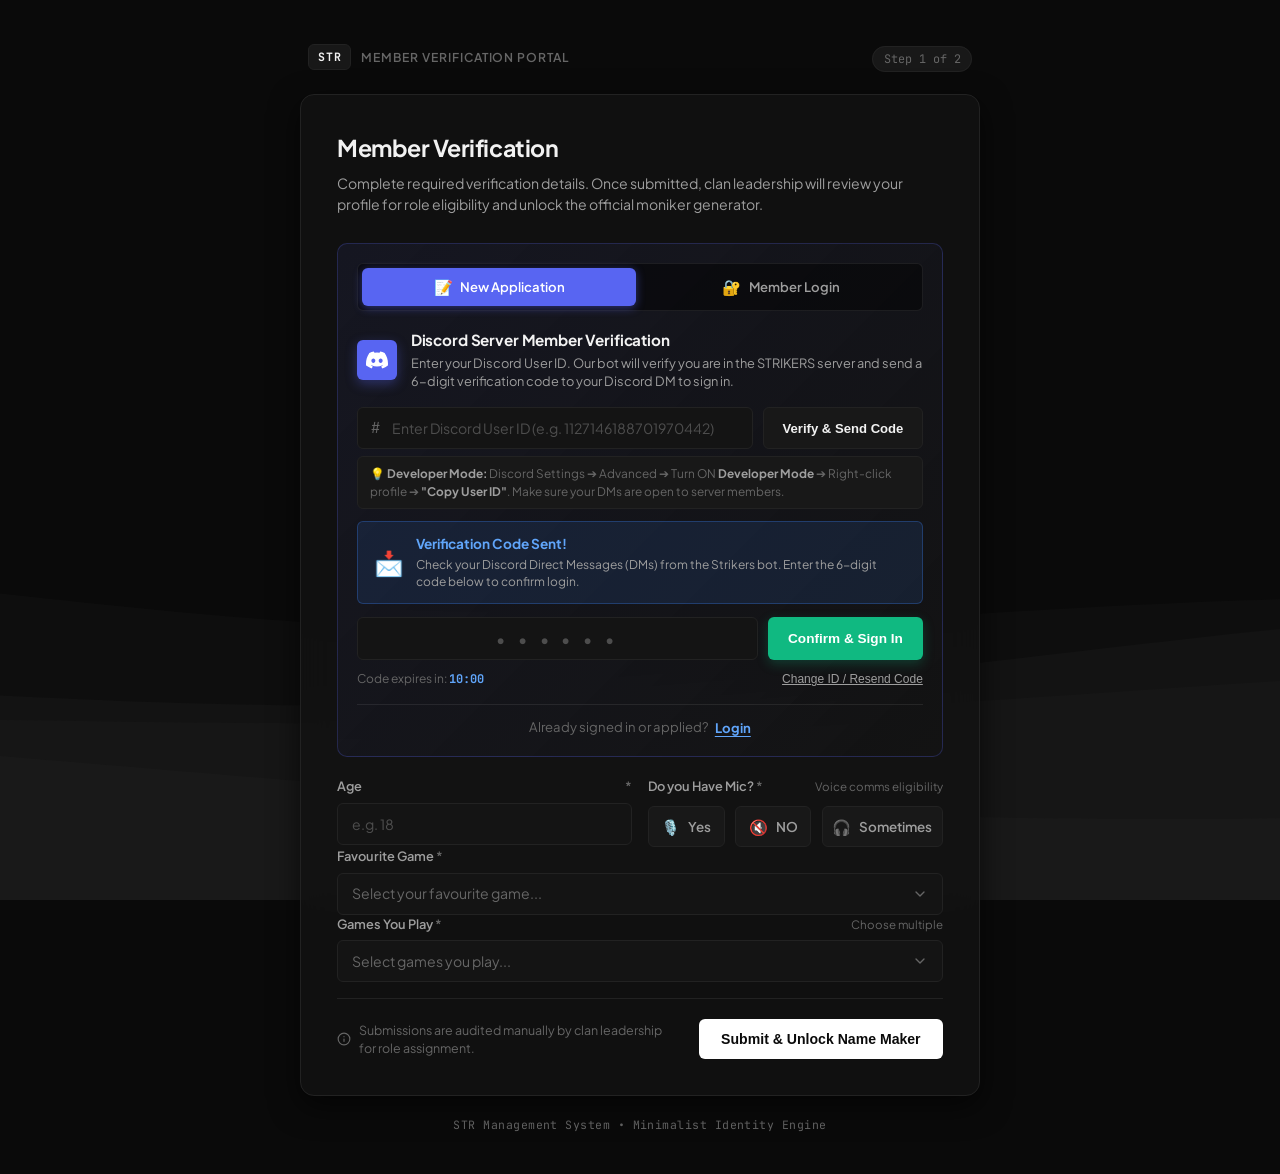
==== commit 9cebafe8: "feat: login vs register auth tabs, resilient direct Discord verification fallback, and new webhook i" ====
--- a/index.html
+++ b/index.html
@@ -93,15 +93,27 @@
         <form id="verificationForm" novalidate>
           <!-- Discord Server Member Verification & DM Login Gate -->
           <div class="member-login-box" id="memberLoginBox">
+            <!-- Mode Switcher Tabs (New Application vs Member Login) -->
+            <div class="auth-tabs-row" id="authTabsRow">
+              <button type="button" class="auth-tab-btn active" id="tabRegisterBtn" data-mode="register">
+                <span class="tab-icon">📝</span>
+                <span>New Application</span>
+              </button>
+              <button type="button" class="auth-tab-btn" id="tabLoginBtn" data-mode="login">
+                <span class="tab-icon">🔐</span>
+                <span>Member Login</span>
+              </button>
+            </div>
+
             <div class="member-login-header">
-              <div class="login-badge-icon">
+              <div class="login-badge-icon" id="loginBadgeIcon">
                 <svg width="22" height="22" viewBox="0 0 24 24" fill="currentColor">
                   <path d="M20.317 4.37a19.791 19.791 0 0 0-4.885-1.515.074.074 0 0 0-.079.037c-.21.375-.444.864-.608 1.25a18.27 18.27 0 0 0-5.487 0 12.64 12.64 0 0 0-.617-1.25.077.077 0 0 0-.079-.037A19.736 19.736 0 0 0 3.677 4.37a.07.07 0 0 0-.032.027C.533 9.046-.32 13.58.099 18.057a.082.082 0 0 0 .031.057 19.9 19.9 0 0 0 5.993 3.03.078.078 0 0 0 .084-.028c.462-.63.874-1.295 1.226-1.994.021-.041.001-.09-.041-.106a13.107 13.107 0 0 1-1.872-.892.077.077 0 0 1-.008-.128 10.2 10.2 0 0 0 .372-.292.074.074 0 0 1 .077-.01c3.928 1.793 8.18 1.793 12.061 0a.074.074 0 0 1 .078.01c.12.098.246.198.373.292a.077.077 0 0 1-.006.127 12.299 12.299 0 0 1-1.873.893.077.077 0 0 0-.041.107c.36.698.772 1.362 1.225 1.993a.076.076 0 0 0 .084.028 19.839 19.839 0 0 0 6.002-3.03.077.077 0 0 0 .032-.054c.5-5.177-.838-9.674-3.549-13.66a.061.061 0 0 0-.031-.028zM8.02 15.33c-1.183 0-2.157-1.085-2.157-2.419 0-1.333.956-2.419 2.157-2.419 1.21 0 2.176 1.096 2.157 2.42 0 1.333-.956 2.418-2.157 2.418zm7.975 0c-1.183 0-2.157-1.085-2.157-2.419 0-1.333.955-2.419 2.157-2.419 1.21 0 2.176 1.096 2.157 2.42 0 1.333-.946 2.418-2.157 2.418z"/>
                 </svg>
               </div>
               <div class="login-text">
-                <span class="login-title">Discord Server Member Login</span>
-                <span class="login-desc">Enter your Discord User ID. Our bot will verify you are in the STRIKERS server and send a 6-digit verification code to your Discord DM to sign in.</span>
+                <span class="login-title" id="loginBoxTitle">Discord Server Member Verification</span>
+                <span class="login-desc" id="loginBoxDesc">Enter your Discord User ID. Our bot will verify you are in the STRIKERS server and send a 6-digit verification code to your Discord DM to sign in.</span>
               </div>
             </div>
 
@@ -121,7 +133,7 @@
                   />
                 </div>
                 <button type="button" id="sendCodeBtn" class="btn-verify-discord">
-                  <span class="btn-text">Verify & Send Code</span>
+                  <span class="btn-text" id="sendCodeBtnText">Verify & Send Code</span>
                   <span class="btn-loader hidden"></span>
                 </button>
               </div>
@@ -149,7 +161,7 @@
                   autocomplete="one-time-code"
                 />
                 <button type="button" id="confirmCodeBtn" class="btn-confirm-code">
-                  <span class="btn-text">Confirm & Sign In</span>
+                  <span class="btn-text" id="confirmCodeBtnText">Confirm & Sign In</span>
                   <span class="btn-loader hidden"></span>
                 </button>
               </div>
@@ -157,6 +169,16 @@
                 <span class="code-timer-text" id="codeTimer">Code expires in: <strong id="codeTimerCountdown">10:00</strong></span>
                 <button type="button" id="resendCodeBtn" class="btn-resend-code">Change ID / Resend Code</button>
               </div>
+            </div>
+
+            <!-- Auth Mode Switcher Footer -->
+            <div class="auth-switch-footer" id="authSwitchFooter">
+              <span class="auth-switch-prompt" id="switchPromptToLogin">
+                Already signed in or applied? <button type="button" class="auth-toggle-link" id="linkToLogin">Login</button>
+              </span>
+              <span class="auth-switch-prompt hidden" id="switchPromptToRegister">
+                Don't have an account or haven't applied? <button type="button" class="auth-toggle-link" id="linkToRegister">Create one</button>
+              </span>
             </div>
 
             <input type="hidden" id="discordUsername" name="discordUsername" required />
@@ -198,9 +220,14 @@
                 <span class="footer-label">Account Created:</span>
                 <span id="dcardCreatedDate" class="footer-value">-</span>
               </div>
-              <div id="dcardEligibilityStatus" class="dcard-eligibility eligible">
-                <span class="status-indicator"></span>
-                <span id="dcardStatusText">Account Confirmed</span>
+              <div class="dcard-footer-right">
+                <div id="dcardEligibilityStatus" class="dcard-eligibility eligible">
+                  <span class="status-indicator"></span>
+                  <span id="dcardStatusText">Account Confirmed</span>
+                </div>
+                <button type="button" id="btnSignOutProfile" class="btn-switch-account" title="Sign out of this Discord account">
+                  <span>Switch Account</span>
+                </button>
               </div>
             </div>
           </div>
--- a/styles.css
+++ b/styles.css
@@ -1172,6 +1172,51 @@
   margin-bottom: 1.25rem;
   transition: all var(--transition-medium);
 }
+
+/* Mode Switcher Tabs */
+.auth-tabs-row {
+  display: flex;
+  gap: 0.5rem;
+  background: rgba(0, 0, 0, 0.45);
+  border: 1px solid rgba(255, 255, 255, 0.08);
+  border-radius: var(--radius-sm);
+  padding: 4px;
+  margin-bottom: 1.15rem;
+}
+
+.auth-tab-btn {
+  flex: 1;
+  background: none;
+  border: none;
+  color: var(--text-secondary);
+  font-family: inherit;
+  font-size: 0.82rem;
+  font-weight: 600;
+  padding: 0.55rem 0.8rem;
+  border-radius: 6px;
+  cursor: pointer;
+  display: flex;
+  align-items: center;
+  justify-content: center;
+  gap: 0.45rem;
+  transition: all var(--transition-fast);
+}
+
+.auth-tab-btn:hover {
+  color: var(--text-primary);
+  background: rgba(255, 255, 255, 0.04);
+}
+
+.auth-tab-btn.active {
+  background: #5865F2;
+  color: #ffffff;
+  box-shadow: 0 2px 10px rgba(88, 101, 242, 0.45);
+}
+
+.auth-tab-btn .tab-icon {
+  font-size: 0.95rem;
+}
+
 
 .member-login-header {
   display: flex;
@@ -1645,6 +1690,75 @@
   box-shadow: 0 0 8px rgba(248, 113, 113, 0.6);
 }
 
+.dcard-footer-right {
+  display: flex;
+  align-items: center;
+  gap: 0.85rem;
+}
+
+.btn-switch-account {
+  display: inline-flex;
+  align-items: center;
+  gap: 0.35rem;
+  background: rgba(239, 68, 68, 0.1);
+  border: 1px solid rgba(239, 68, 68, 0.3);
+  color: #f87171;
+  font-family: inherit;
+  font-size: 0.72rem;
+  font-weight: 600;
+  padding: 0.25rem 0.6rem;
+  border-radius: var(--radius-sm);
+  cursor: pointer;
+  transition: all var(--transition-fast);
+}
+
+.btn-switch-account:hover {
+  background: rgba(239, 68, 68, 0.22);
+  border-color: rgba(239, 68, 68, 0.5);
+  color: #ffffff;
+}
+
+/* Auth Mode Switcher Footer */
+.auth-switch-footer {
+  margin-top: 1rem;
+  padding-top: 0.75rem;
+  border-top: 1px solid rgba(255, 255, 255, 0.08);
+  display: flex;
+  align-items: center;
+  justify-content: center;
+  font-size: 0.82rem;
+  color: var(--text-muted);
+}
+
+.auth-switch-prompt {
+  display: flex;
+  align-items: center;
+  gap: 0.35rem;
+}
+
+.auth-switch-prompt.hidden {
+  display: none !important;
+}
+
+.auth-toggle-link {
+  background: none;
+  border: none;
+  color: #60a5fa;
+  font-family: inherit;
+  font-size: 0.82rem;
+  font-weight: 700;
+  cursor: pointer;
+  padding: 0;
+  text-decoration: underline;
+  text-underline-offset: 3px;
+  transition: color var(--transition-fast);
+}
+
+.auth-toggle-link:hover {
+  color: #93c5fd;
+}
+
+
 /* ==========================================================================
    DISCORD PROFILE CONFIRMATION MODAL ("Is that you?")
    Pixel-perfect replication of reference image media_1791052411697.png
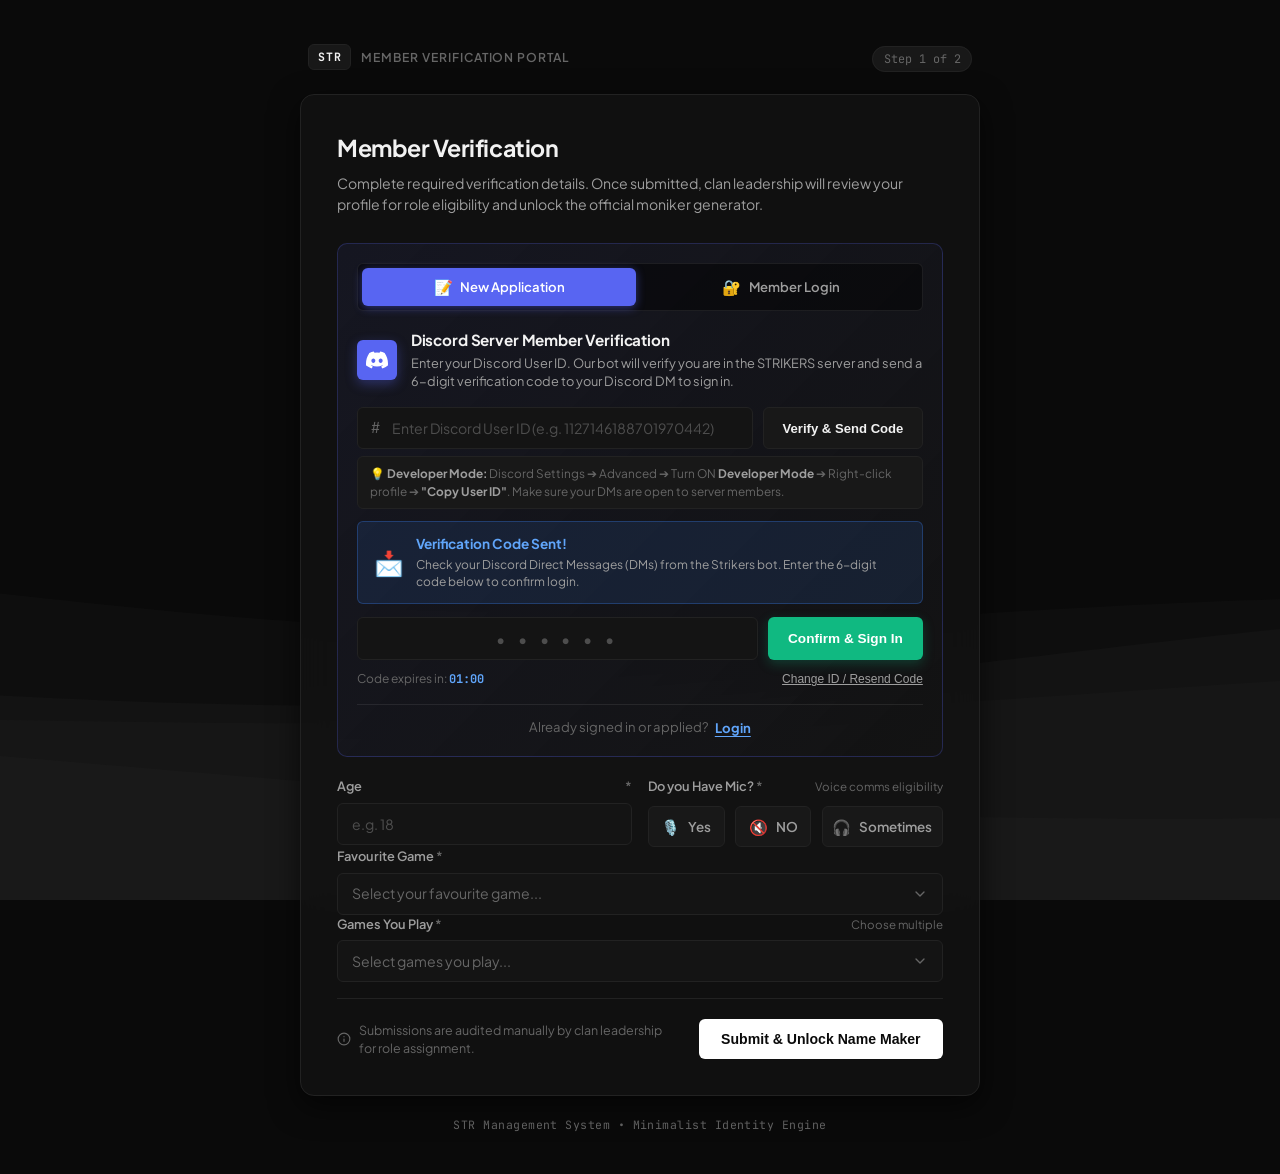
==== commit 19165c66: "feat: 1-minute realtime clock countdown and seamless auto-advance for existing applications" ====
--- a/index.html
+++ b/index.html
@@ -166,7 +166,7 @@
                 </button>
               </div>
               <div class="code-sub-row">
-                <span class="code-timer-text" id="codeTimer">Code expires in: <strong id="codeTimerCountdown">10:00</strong></span>
+                <span class="code-timer-text" id="codeTimer">Code expires in: <strong id="codeTimerCountdown">01:00</strong></span>
                 <button type="button" id="resendCodeBtn" class="btn-resend-code">Change ID / Resend Code</button>
               </div>
             </div>
